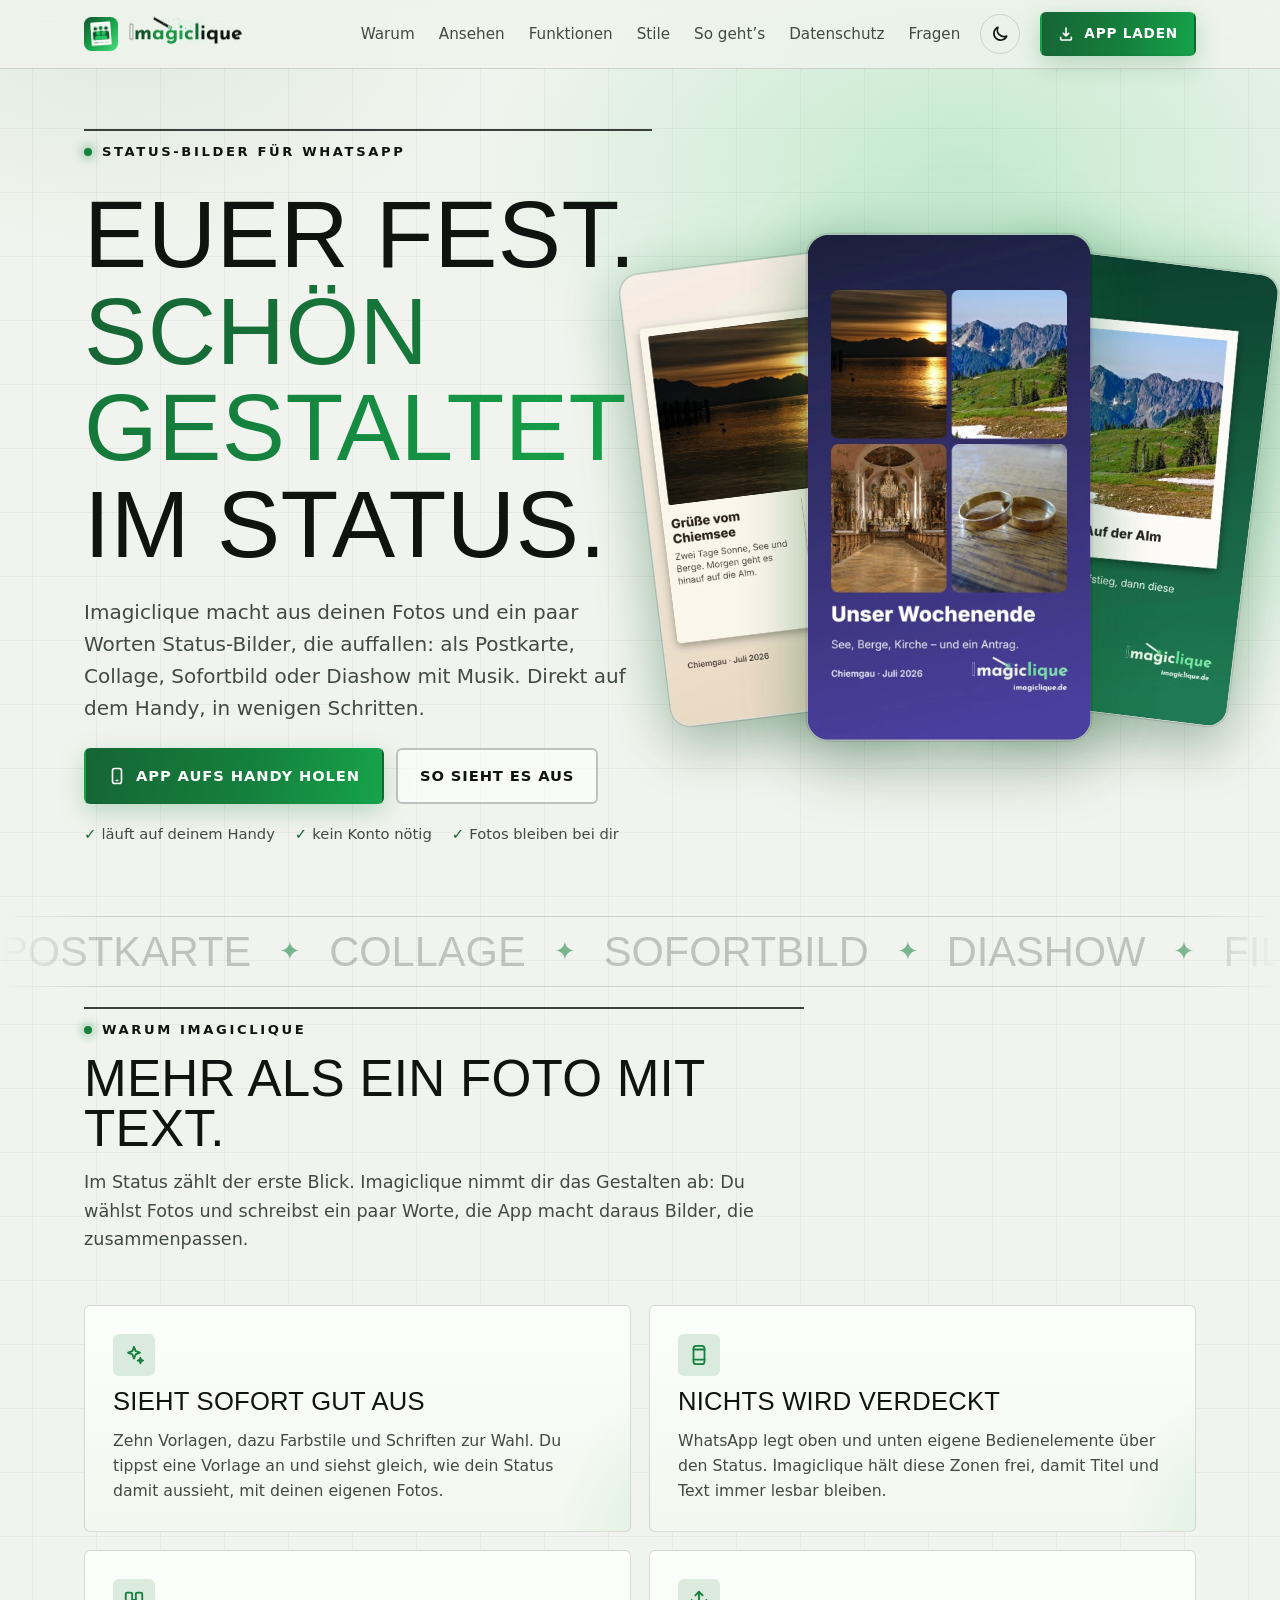
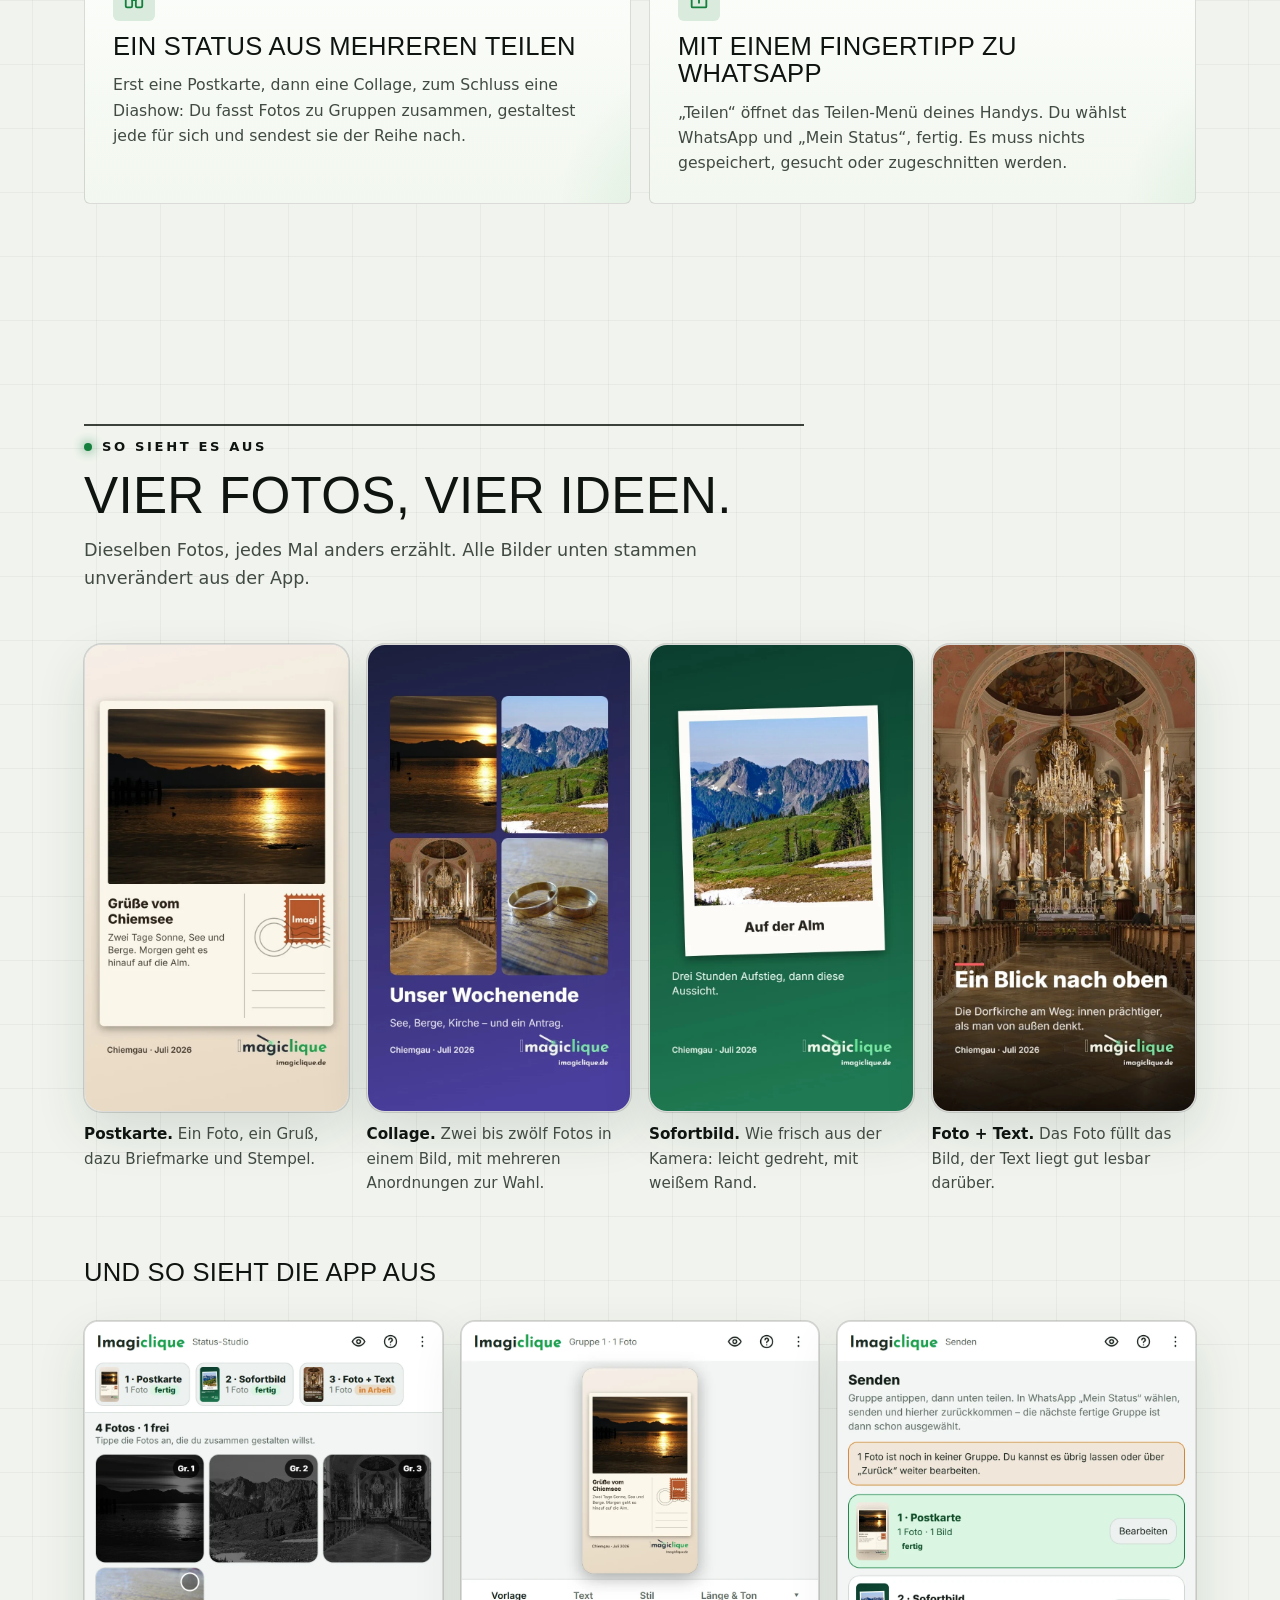
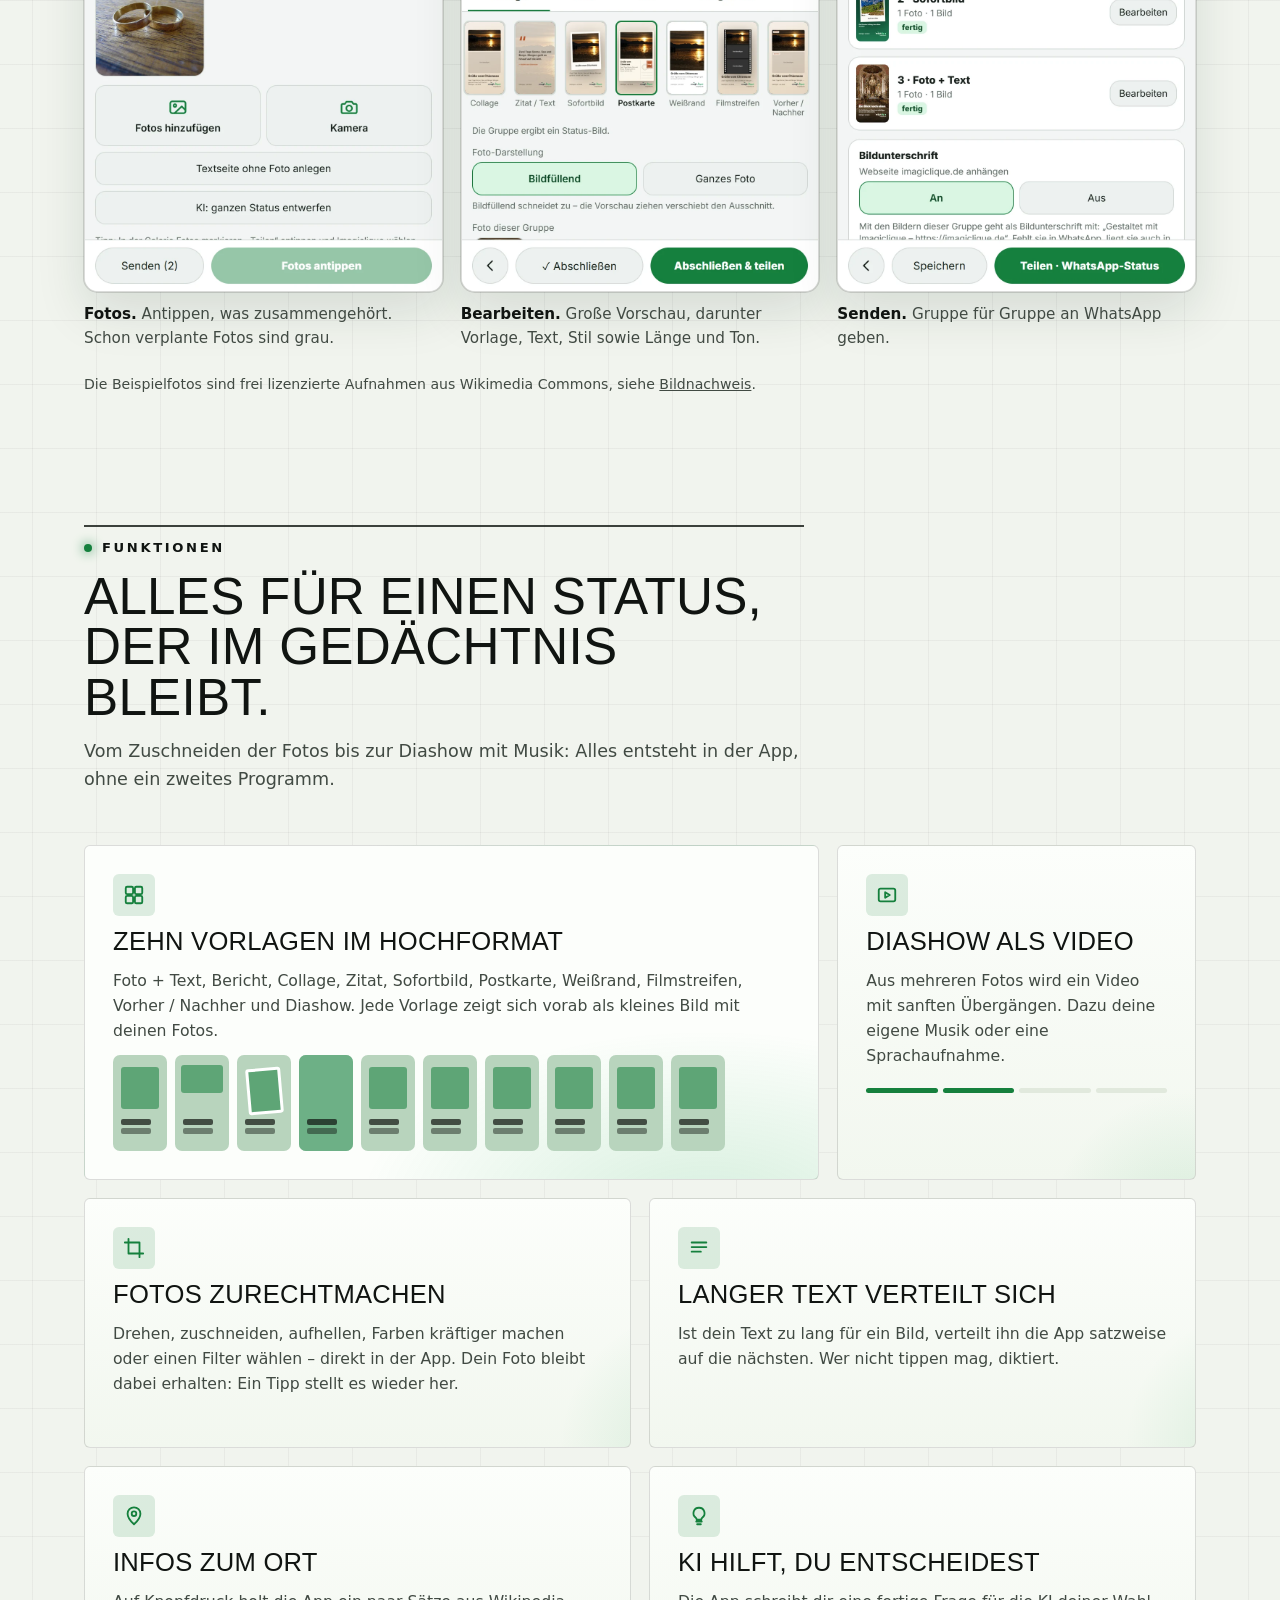
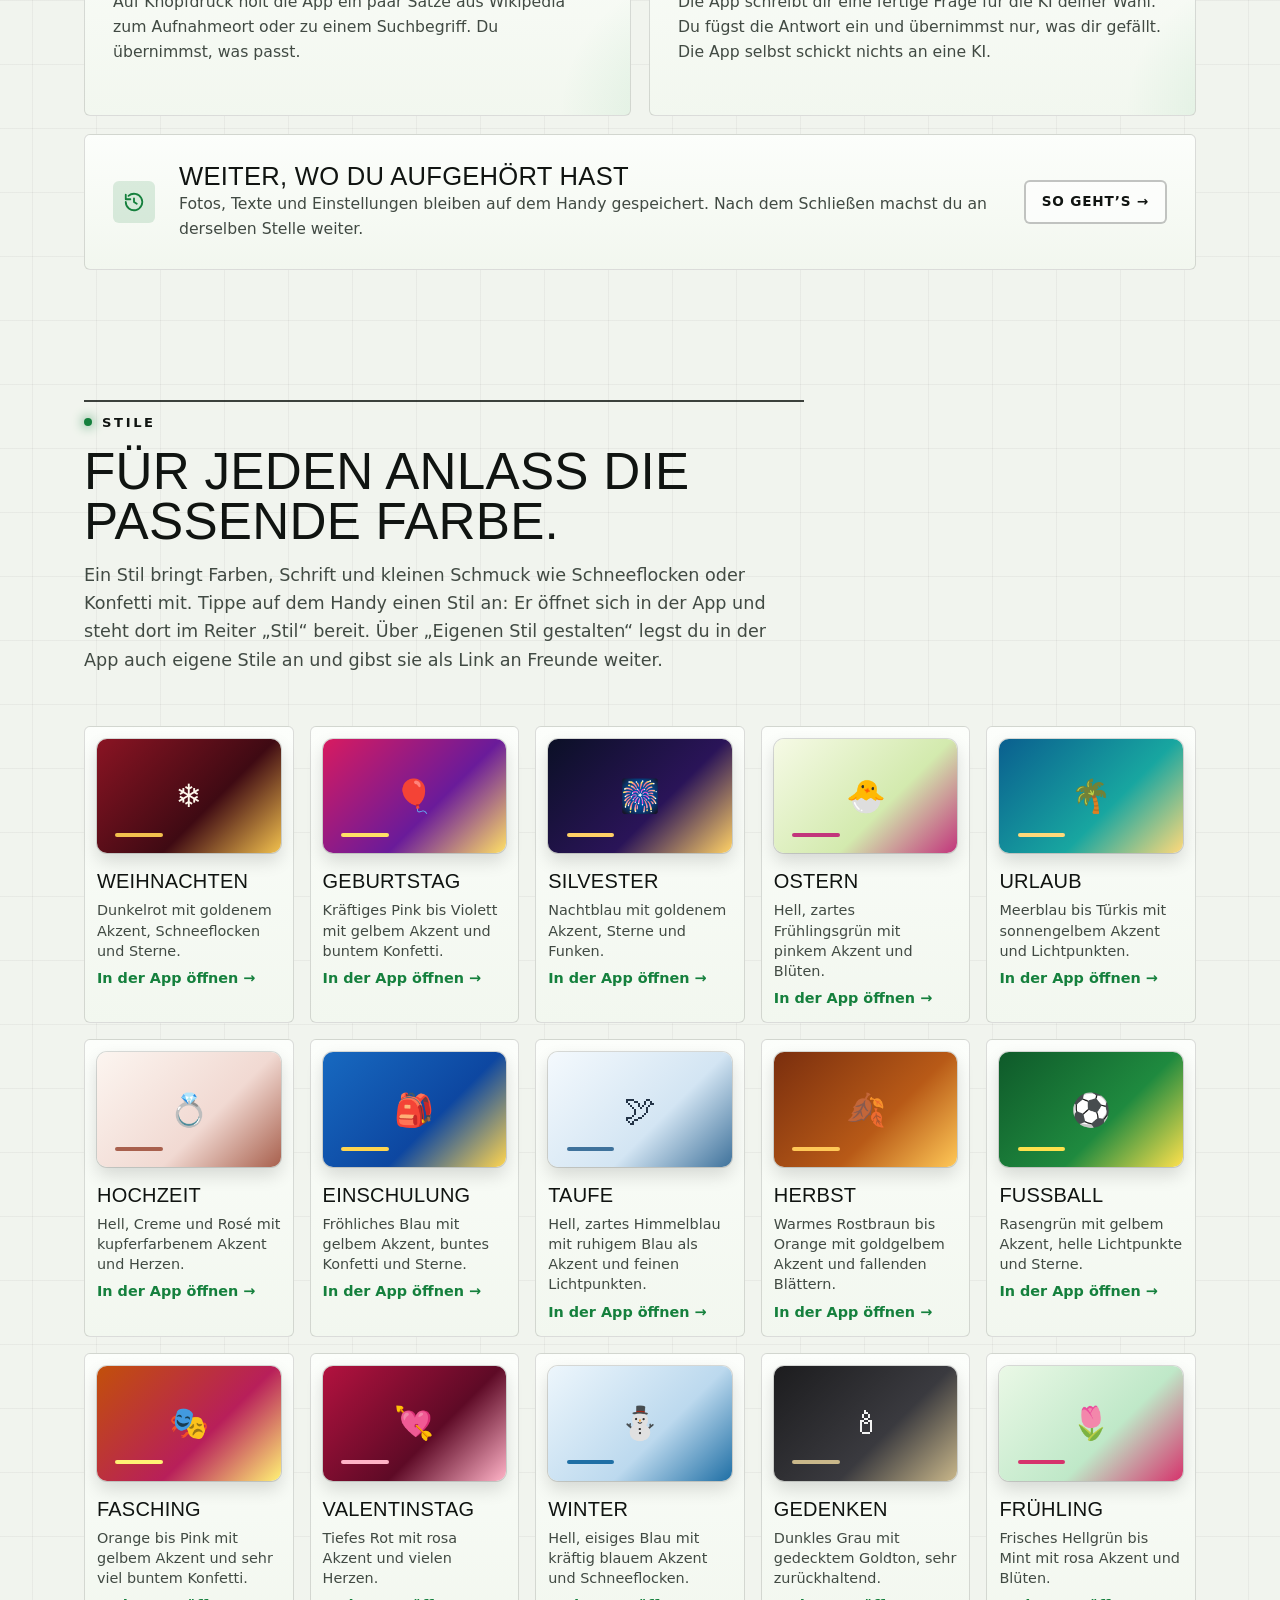
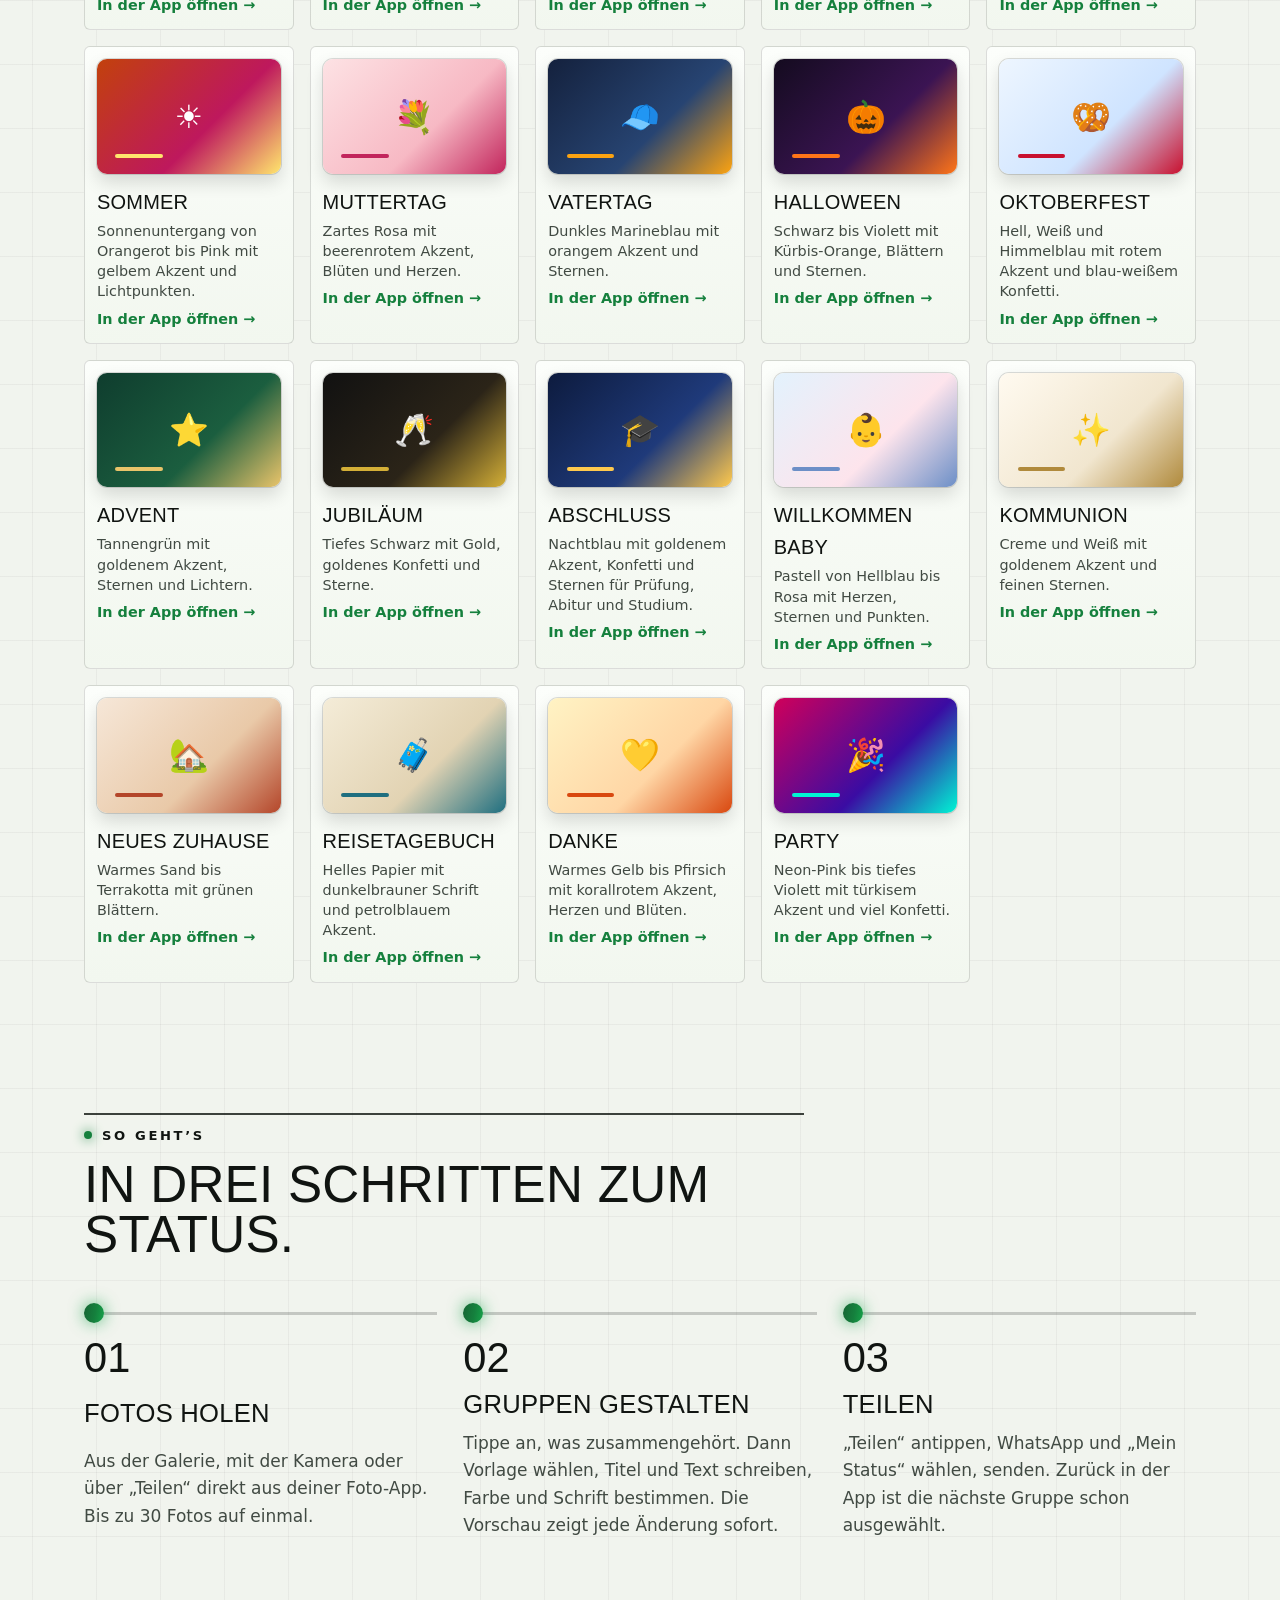
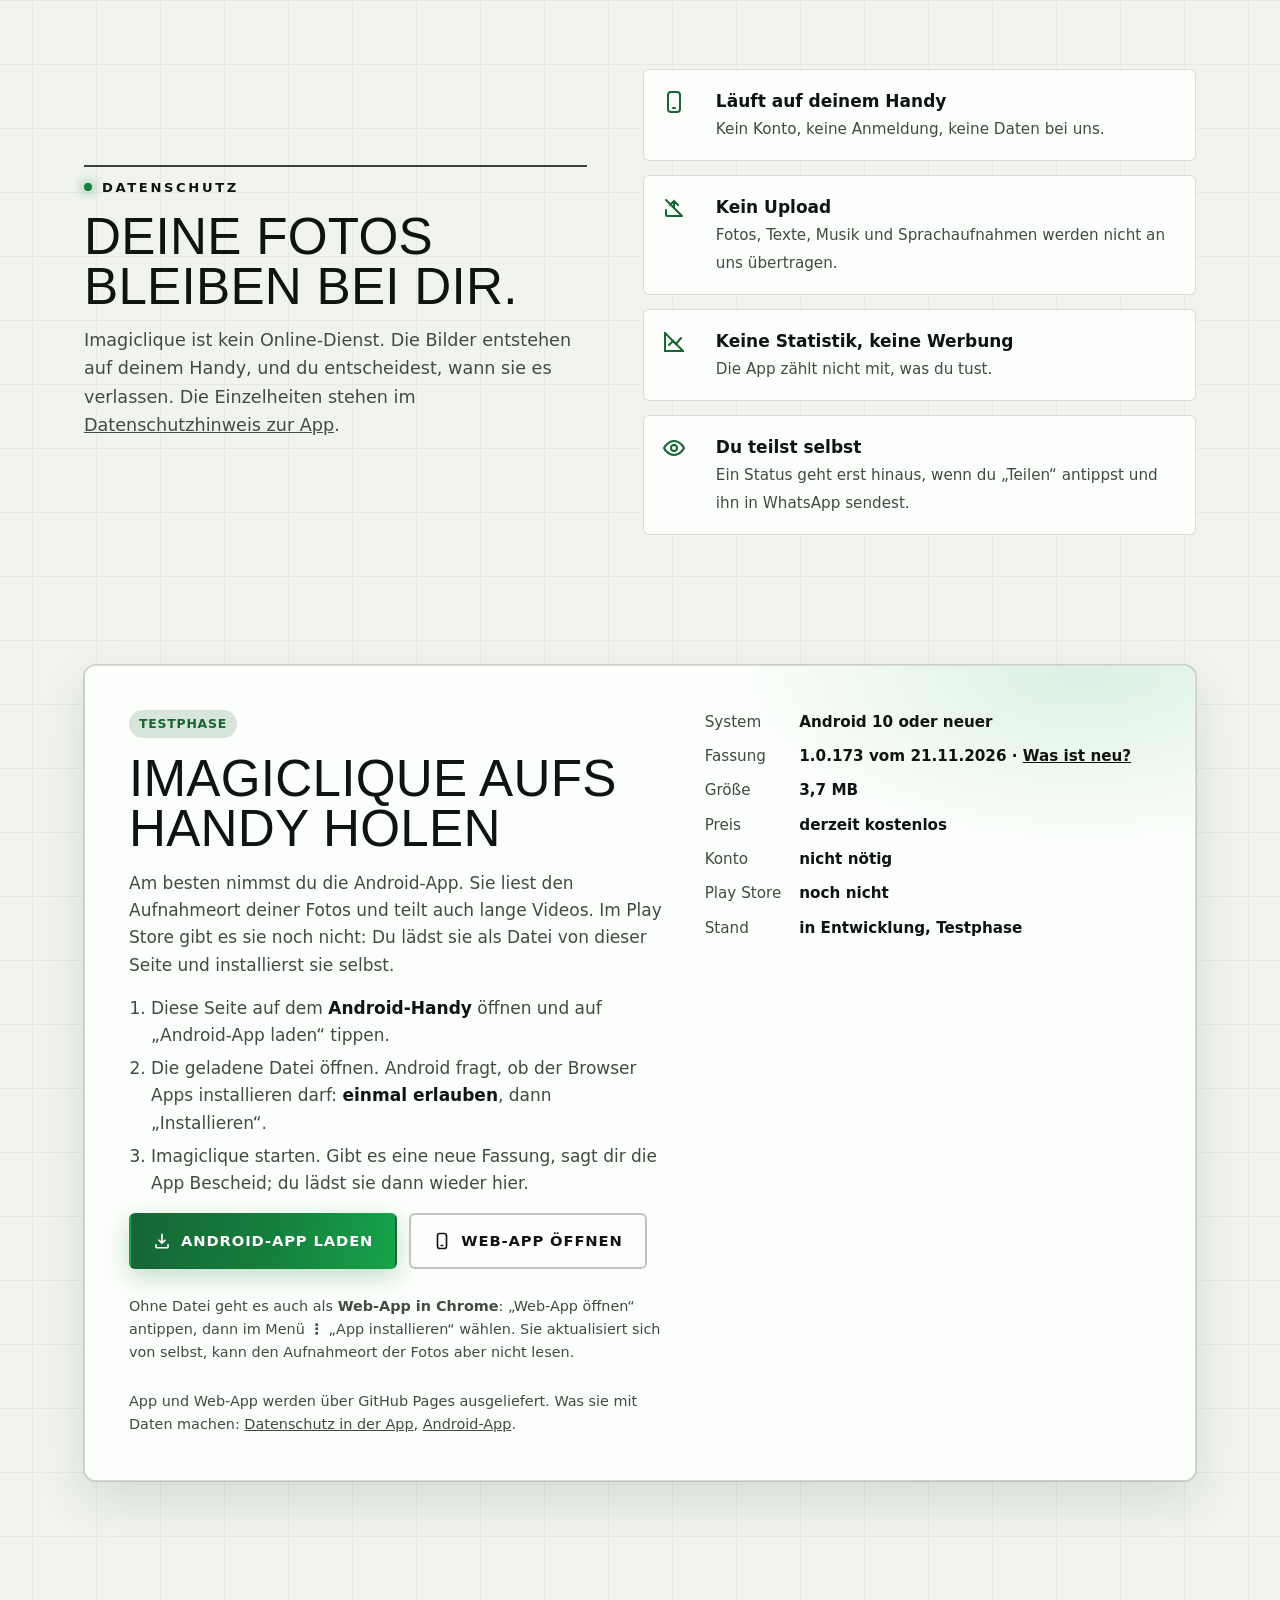
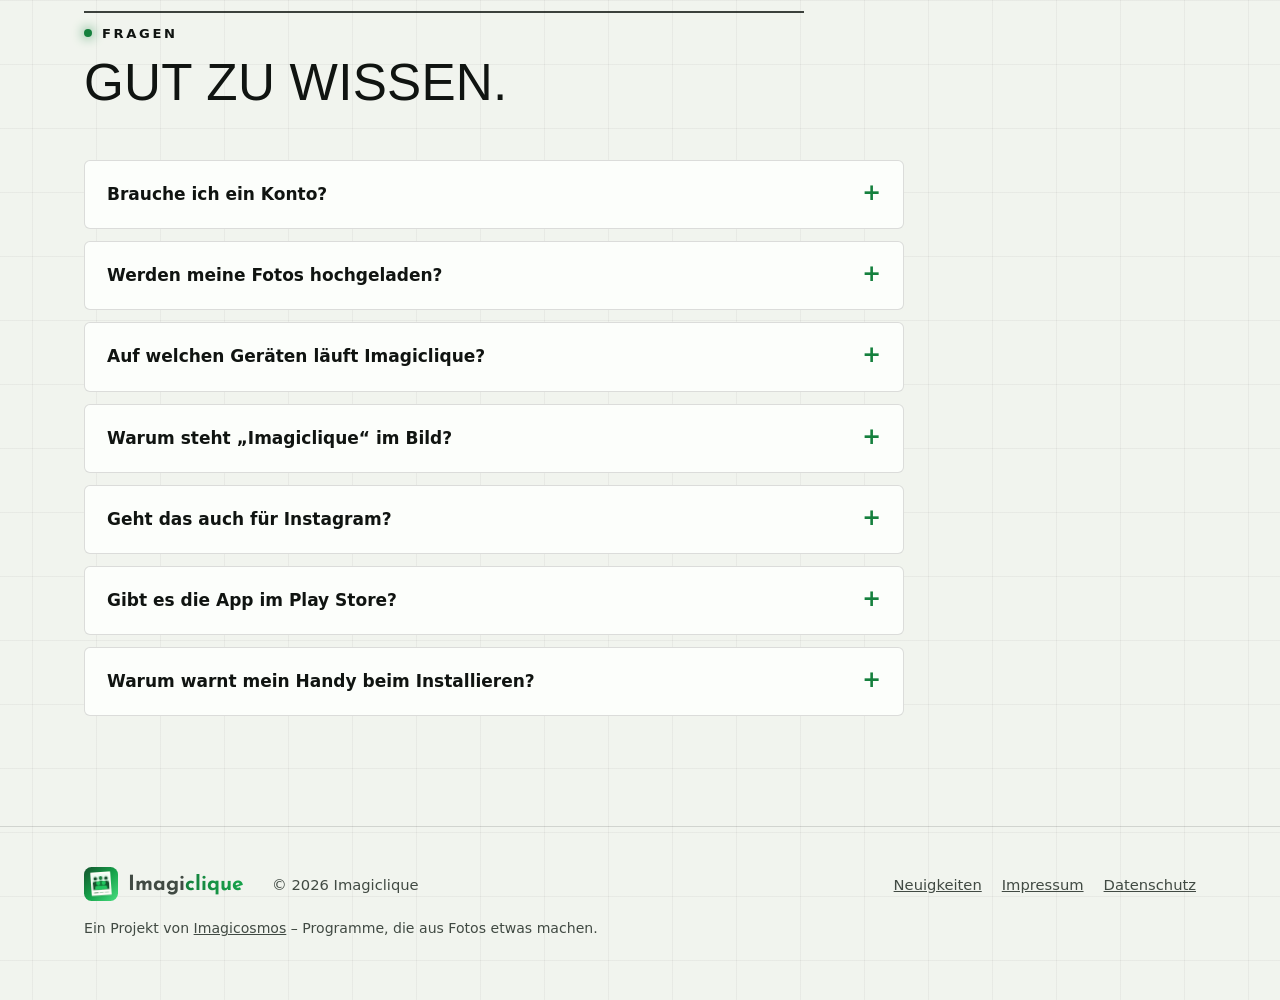
==== index.html @ c841e237 "Webseite-Stand 0ee5cbc, App 1.0.173" ====
<!DOCTYPE html>
<html lang="de" data-modus="hell">
<head>
<meta charset="utf-8">
<meta name="viewport" content="width=device-width, initial-scale=1">
<meta http-equiv="Content-Security-Policy" content="default-src 'self'; script-src 'self'; style-src 'self' 'unsafe-inline'; img-src 'self' data:; font-src 'self'; connect-src 'self'; object-src 'none'; base-uri 'self'; form-action 'self'">
<title>Imagiclique – Status-Bilder für WhatsApp aus deinen Fotos</title>
<meta name="description" content="Imagiclique macht aus deinen Fotos und ein paar Worten schöne Status-Bilder für WhatsApp: mit Vorlagen, Collagen, Diashow als Video, Musik und eigener Stimme. Läuft als App auf dem Android-Handy, ohne Konto.">
<link rel="canonical" href="https://imagiclique.de/">
<meta property="og:type" content="website">
<meta property="og:url" content="https://imagiclique.de/">
<meta property="og:title" content="Imagiclique – Status-Bilder für WhatsApp aus deinen Fotos">
<meta property="og:description" content="Deine Fotos. Schön gestaltet im Status. Vorlagen, Collagen und Diashows für den WhatsApp-Status, direkt auf dem Handy.">
<meta property="og:locale" content="de_DE">
<meta property="og:image" content="https://imagiclique.de/bilder/teilen.jpg">
<meta property="og:image:width" content="1200">
<meta property="og:image:height" content="630">
<meta property="og:image:alt" content="Imagiclique: Deine Fotos. Schön gestaltet im Status. Daneben drei Status-Bilder: Postkarte, Collage und Sofortbild.">
<meta property="og:site_name" content="Imagiclique">
<meta name="twitter:card" content="summary_large_image">
<link rel="icon" href="bilder/favicon.svg" type="image/svg+xml">
<link rel="apple-touch-icon" href="bilder/apple-touch-icon.png">
<script src="modus.js"></script>
<script type="application/ld+json">
{
  "@context": "https://schema.org",
  "@graph": [
    {
      "@type": "SoftwareApplication",
      "name": "Imagiclique",
      "url": "https://imagiclique.de/",
      "description": "App für das Android-Handy (als Android-App oder Web-App), die aus eigenen Fotos und kurzen Texten Status-Bilder im Hochformat für WhatsApp macht: mit Vorlagen, Collagen, Bildbearbeitung, Diashow als Video, Musik und Sprachaufnahme. Läuft auf dem eigenen Gerät, ohne Konto.",
      "downloadUrl": "https://imagiclique.de/imagiclique.apk",
      "applicationCategory": "MultimediaApplication",
      "operatingSystem": "Android",
      "inLanguage": "de",
      "image": "https://imagiclique.de/bilder/teilen.jpg",
      "screenshot": ["https://imagiclique.de/bilder/app-bearbeiten.webp", "https://imagiclique.de/bilder/app-senden.webp"],
      "offers": { "@type": "Offer", "price": "0", "priceCurrency": "EUR", "description": "Derzeit kostenlos (Testphase)." },
      "publisher": { "@type": "Organization", "name": "Imagiclique", "url": "https://imagiclique.de/" }
    },
    {
      "@type": "FAQPage",
      "mainEntity": [
        { "@type": "Question", "name": "Brauche ich ein Konto?", "acceptedAnswer": { "@type": "Answer", "text": "Nein. Du öffnest die App und legst los. Es gibt keine Anmeldung und kein Benutzerkonto." } },
        { "@type": "Question", "name": "Werden meine Fotos hochgeladen?", "acceptedAnswer": { "@type": "Answer", "text": "Nein. Die Bilder entstehen auf deinem Handy. Sie verlassen es erst, wenn du selbst auf „Teilen“ tippst und sie an WhatsApp gibst." } },
        { "@type": "Question", "name": "Auf welchen Geräten läuft Imagiclique?", "acceptedAnswer": { "@type": "Answer", "text": "Entwickelt und getestet ist die App auf Android-Handys mit Chrome. Auf dem iPhone ist sie bisher nicht getestet." } },
        { "@type": "Question", "name": "Warum steht „Imagiclique“ im Bild?", "acceptedAnswer": { "@type": "Answer", "text": "Der kleine Schriftzug unten rechts ist die Werbung für die App. Wenn du an sieben verschiedenen Tagen einen Status geteilt oder gespeichert hast, kannst du ihn ausblenden." } },
        { "@type": "Question", "name": "Gibt es die App im Play Store?", "acceptedAnswer": { "@type": "Answer", "text": "Noch nicht. Du lädst die Android-App als Datei von dieser Seite und installierst sie selbst. Oder du nimmst die Web-App und installierst sie aus Chrome auf den Startbildschirm." } },
        { "@type": "Question", "name": "Warum warnt mein Handy beim Installieren?", "acceptedAnswer": { "@type": "Answer", "text": "Die App kommt nicht aus dem Play Store, sondern als Datei von dieser Seite. Android fragt deshalb einmal, ob der Browser Apps installieren darf, und Play Protect kann zusätzlich nachfragen." } },
        { "@type": "Question", "name": "Geht das auch für Instagram?", "acceptedAnswer": { "@type": "Answer", "text": "Ja. In der App wählst du als Ziel WhatsApp oder Instagram. Für Instagram hält die App unten mehr Rand frei und teilt Videos nach 60 Sekunden. Das gilt genauso für Storys bei Facebook." } }
      ]
    }
  ]
}
</script>
<link rel="stylesheet" href="style.css">
</head>
<body>
<a class="skip" href="#inhalt">Zum Inhalt springen</a>

<header class="kopf">
  <div class="breite">
    <a class="logo" href="#"><span class="logo-zeichen" aria-hidden="true"></span><span class="logo-wort">Imagi<span class="logo-teil">clique</span></span></a>
    <nav aria-label="Hauptmenü">
      <a href="#warum">Warum</a>
      <a href="#ansehen">Ansehen</a>
      <a href="#funktionen">Funktionen</a>
      <a href="#stile">Stile</a>
      <a href="#ablauf">So geht’s</a>
      <a href="#datenschutz">Datenschutz</a>
      <a href="#fragen">Fragen</a>
    </nav>
    <button type="button" class="modus-knopf" id="modus-knopf" aria-label="Zu dunklem Design wechseln">
      <svg class="sonne" viewBox="0 0 24 24" fill="none" stroke="currentColor" stroke-width="2" stroke-linecap="round" aria-hidden="true"><circle cx="12" cy="12" r="4"/><path d="M12 2v2M12 20v2M4.9 4.9l1.4 1.4M17.7 17.7l1.4 1.4M2 12h2M20 12h2M4.9 19.1l1.4-1.4M17.7 6.3l1.4-1.4"/></svg>
      <svg class="mond" viewBox="0 0 24 24" fill="none" stroke="currentColor" stroke-width="2" stroke-linecap="round" stroke-linejoin="round" aria-hidden="true"><path d="M20 14.5A8 8 0 0 1 9.5 4a8 8 0 1 0 10.5 10.5z"/></svg>
    </button>
    <a class="knopf klein kopf-app" href="#app"><svg viewBox="0 0 24 24" fill="none" stroke="currentColor" stroke-width="2.4" stroke-linecap="round" stroke-linejoin="round" aria-hidden="true"><path d="M12 3v12M12 15l-4-4M12 15l4-4M4 17v3a1 1 0 0 0 1 1h14a1 1 0 0 0 1-1v-3"/></svg><span>App<span class="lang-wort"> laden</span></span></a>
  </div>
</header>

<main id="inhalt">
  <div class="leuchten" aria-hidden="true"></div>

  <!-- ===================== EINSTIEG ===================== -->
  <section class="breite held">
    <div class="held-text">
      <p class="vorzeile">Status-Bilder für WhatsApp</p>
      <h1><span class="vorlesen">Deine Fotos.</span><span class="wechsel" id="wechsel" aria-hidden="true" data-woerter="Dein Ausflug.|Euer Fest.|Dein Verein.|Euer Urlaub." data-ruhig="Deine Fotos.">Dein Ausflug.</span><br><span class="hervor">Schön gestaltet</span><br>im Status.</h1>
      <p class="unter">Imagiclique macht aus deinen Fotos und ein paar Worten Status-Bilder, die auffallen: als Postkarte, Collage, Sofortbild oder Diashow mit Musik. Direkt auf dem Handy, in wenigen Schritten.</p>
      <div>
        <div class="knoepfe">
          <a class="knopf" href="#app"><svg viewBox="0 0 24 24" fill="none" stroke="currentColor" stroke-width="2.2" stroke-linecap="round" stroke-linejoin="round" aria-hidden="true"><rect x="6" y="2" width="12" height="20" rx="3"/><path d="M11 18h2"/></svg>App aufs Handy holen</a>
          <a class="knopf zweit" href="#ansehen">So sieht es aus</a>
        </div>
        <ul class="merkmale">
          <li>läuft auf deinem Handy</li><li>kein Konto nötig</li><li>Fotos bleiben bei dir</li>
        </ul>
      </div>
    </div>

    <figure class="faecher">
      <img src="bilder/status-postkarte.webp" width="720" height="1280" alt="Status-Bild als Postkarte: Sonnenuntergang am Chiemsee mit dem Titel „Grüße vom Chiemsee“">
      <img src="bilder/status-collage.webp" width="720" height="1280" alt="Status-Bild als Collage aus vier Fotos mit dem Titel „Unser Wochenende“" fetchpriority="high">
      <img src="bilder/status-sofortbild.webp" width="720" height="1280" alt="Status-Bild als Sofortbild: Bergwiese mit dem Titel „Auf der Alm“">
    </figure>
  </section>

  <div class="jahrband" aria-hidden="true"><div class="jahrband-spur" id="laufband" data-woerter="Postkarte|Collage|Sofortbild|Diashow|Filmstreifen|Zitat|Bericht|Weißrand|Vorher / Nachher|Foto + Text"></div></div>

  <!-- ===================== WARUM ===================== -->
  <section class="abschnitt eng" id="warum">
    <div class="breite">
      <div class="abschnitt-kopf zeigen">
        <p class="vorzeile">Warum Imagiclique</p>
        <h2>Mehr als ein Foto mit Text.</h2>
        <p>Im Status zählt der erste Blick. Imagiclique nimmt dir das Gestalten ab: Du wählst Fotos und schreibst ein paar Worte, die App macht daraus Bilder, die zusammenpassen.</p>
      </div>
      <div class="gruende">
        <article class="kachel zeigen">
          <div class="symbol"><svg viewBox="0 0 24 24" fill="none" stroke="currentColor" stroke-width="2" stroke-linecap="round" stroke-linejoin="round" aria-hidden="true"><path d="M12 3l1.8 4.7L18.5 9.5l-4.7 1.8L12 16l-1.8-4.7L5.5 9.5l4.7-1.8z"/><path d="M19 15l.8 2.2L22 18l-2.2.8L19 21l-.8-2.2L16 18l2.2-.8z"/></svg></div>
          <h3>Sieht sofort gut aus</h3>
          <p>Zehn Vorlagen, dazu Farbstile und Schriften zur Wahl. Du tippst eine Vorlage an und siehst gleich, wie dein Status damit aussieht, mit deinen eigenen Fotos.</p>
        </article>
        <article class="kachel zeigen">
          <div class="symbol"><svg viewBox="0 0 24 24" fill="none" stroke="currentColor" stroke-width="2" stroke-linecap="round" stroke-linejoin="round" aria-hidden="true"><rect x="6" y="2" width="12" height="20" rx="3"/><path d="M6 6h12M6 17h12"/></svg></div>
          <h3>Nichts wird verdeckt</h3>
          <p>WhatsApp legt oben und unten eigene Bedienelemente über den Status. Imagiclique hält diese Zonen frei, damit Titel und Text immer lesbar bleiben.</p>
        </article>
        <article class="kachel zeigen">
          <div class="symbol"><svg viewBox="0 0 24 24" fill="none" stroke="currentColor" stroke-width="2" stroke-linecap="round" stroke-linejoin="round" aria-hidden="true"><rect x="3" y="4" width="7" height="16" rx="1.5"/><rect x="14" y="4" width="7" height="16" rx="1.5"/><path d="M10 12h4"/></svg></div>
          <h3>Ein Status aus mehreren Teilen</h3>
          <p>Erst eine Postkarte, dann eine Collage, zum Schluss eine Diashow: Du fasst Fotos zu Gruppen zusammen, gestaltest jede für sich und sendest sie der Reihe nach.</p>
        </article>
        <article class="kachel zeigen">
          <div class="symbol"><svg viewBox="0 0 24 24" fill="none" stroke="currentColor" stroke-width="2" stroke-linecap="round" stroke-linejoin="round" aria-hidden="true"><path d="M4 12v7a1 1 0 0 0 1 1h14a1 1 0 0 0 1-1v-7M12 3v12M12 3L8 7M12 3l4 4"/></svg></div>
          <h3>Mit einem Fingertipp zu WhatsApp</h3>
          <p>„Teilen“ öffnet das Teilen-Menü deines Handys. Du wählst WhatsApp und „Mein Status“, fertig. Es muss nichts gespeichert, gesucht oder zugeschnitten werden.</p>
        </article>
      </div>
    </div>
  </section>

  <!-- ===================== SO SIEHT ES AUS ===================== -->
  <section class="abschnitt" id="ansehen">
    <div class="breite">
      <div class="abschnitt-kopf zeigen">
        <p class="vorzeile">So sieht es aus</p>
        <h2>Vier Fotos, vier Ideen.</h2>
        <p>Dieselben Fotos, jedes Mal anders erzählt. Alle Bilder unten stammen unverändert aus der App.</p>
      </div>
      <div class="galerie hoch">
        <figure class="zeigen">
          <a class="bild-link" href="bilder/status-postkarte.webp"><img src="bilder/status-postkarte.webp" width="720" height="1280" loading="lazy" alt="Vorlage Postkarte: Foto vom Chiemsee, darunter Titel, Text und eine Briefmarke"></a>
          <figcaption><b>Postkarte.</b> Ein Foto, ein Gruß, dazu Briefmarke und Stempel.</figcaption>
        </figure>
        <figure class="zeigen">
          <a class="bild-link" href="bilder/status-collage.webp"><img src="bilder/status-collage.webp" width="720" height="1280" loading="lazy" alt="Vorlage Collage: vier Fotos im Raster mit Titel und Text darunter"></a>
          <figcaption><b>Collage.</b> Zwei bis zwölf Fotos in einem Bild, mit mehreren Anordnungen zur Wahl.</figcaption>
        </figure>
        <figure class="zeigen">
          <a class="bild-link" href="bilder/status-sofortbild.webp"><img src="bilder/status-sofortbild.webp" width="720" height="1280" loading="lazy" alt="Vorlage Sofortbild: leicht gedrehtes Foto mit weißem Rand auf grünem Grund"></a>
          <figcaption><b>Sofortbild.</b> Wie frisch aus der Kamera: leicht gedreht, mit weißem Rand.</figcaption>
        </figure>
        <figure class="zeigen">
          <a class="bild-link" href="bilder/status-foto.webp"><img src="bilder/status-foto.webp" width="720" height="1280" loading="lazy" alt="Vorlage Foto + Text: bildfüllendes Foto einer Kirche mit Titel und Text am unteren Rand"></a>
          <figcaption><b>Foto + Text.</b> Das Foto füllt das Bild, der Text liegt gut lesbar darüber.</figcaption>
        </figure>
      </div>

      <h3 class="zwischen zeigen">Und so sieht die App aus</h3>
      <div class="galerie app">
        <figure class="zeigen">
          <a class="bild-link" href="bilder/app-fotos.webp"><img src="bilder/app-fotos.webp" width="984" height="1570" loading="lazy" alt="Ansicht Fotos: oben die Gruppen, darunter alle Fotos; verplante Fotos sind grau"></a>
          <figcaption><b>Fotos.</b> Antippen, was zusammengehört. Schon verplante Fotos sind grau.</figcaption>
        </figure>
        <figure class="zeigen">
          <a class="bild-link" href="bilder/app-bearbeiten.webp"><img src="bilder/app-bearbeiten.webp" width="984" height="1570" loading="lazy" alt="Ansicht Bearbeiten: große Vorschau, darunter die Vorlagen als kleine Vorschaubilder"></a>
          <figcaption><b>Bearbeiten.</b> Große Vorschau, darunter Vorlage, Text, Stil sowie Länge und Ton.</figcaption>
        </figure>
        <figure class="zeigen">
          <a class="bild-link" href="bilder/app-senden.webp"><img src="bilder/app-senden.webp" width="984" height="1570" loading="lazy" alt="Ansicht Senden: Liste der fertigen Gruppen und der Knopf „Teilen · WhatsApp-Status“"></a>
          <figcaption><b>Senden.</b> Gruppe für Gruppe an WhatsApp geben.</figcaption>
        </figure>
      </div>
      <p class="galerie-hinweis">Die Beispielfotos sind frei lizenzierte Aufnahmen aus Wikimedia Commons, siehe <a href="impressum.html#bildnachweis">Bildnachweis</a>.</p>
    </div>
  </section>

  <!-- ===================== FUNKTIONEN ===================== -->
  <section class="abschnitt eng" id="funktionen">
    <div class="breite">
      <div class="abschnitt-kopf zeigen">
        <p class="vorzeile">Funktionen</p>
        <h2>Alles für einen Status, der im Gedächtnis bleibt.</h2>
        <p>Vom Zuschneiden der Fotos bis zur Diashow mit Musik: Alles entsteht in der App, ohne ein zweites Programm.</p>
      </div>
      <div class="bento">
        <article class="kachel k1 zeigen">
          <div class="symbol"><svg viewBox="0 0 24 24" fill="none" stroke="currentColor" stroke-width="2" stroke-linecap="round" stroke-linejoin="round" aria-hidden="true"><rect x="3" y="3" width="8" height="8" rx="1.5"/><rect x="13" y="3" width="8" height="8" rx="1.5"/><rect x="3" y="13" width="8" height="8" rx="1.5"/><rect x="13" y="13" width="8" height="8" rx="1.5"/></svg></div>
          <h3>Zehn Vorlagen im Hochformat</h3>
          <p>Foto + Text, Bericht, Collage, Zitat, Sofortbild, Postkarte, Weißrand, Filmstreifen, Vorher / Nachher und Diashow. Jede Vorlage zeigt sich vorab als kleines Bild mit deinen Fotos.</p>
          <div class="mini-vorlagen" aria-hidden="true"><i></i><i></i><i></i><i class="an"></i><i></i><i></i><i></i><i></i><i></i><i></i></div>
        </article>
        <article class="kachel k2 zeigen">
          <div class="symbol"><svg viewBox="0 0 24 24" fill="none" stroke="currentColor" stroke-width="2" stroke-linecap="round" stroke-linejoin="round" aria-hidden="true"><rect x="3" y="5" width="18" height="14" rx="2"/><path d="M10 9l5 3-5 3z"/></svg></div>
          <h3>Diashow als Video</h3>
          <p>Aus mehreren Fotos wird ein Video mit sanften Übergängen. Dazu deine eigene Musik oder eine Sprachaufnahme.</p>
          <div class="status-balken" aria-hidden="true"><i class="an"></i><i class="an"></i><i></i><i></i></div>
        </article>
        <article class="kachel k7 zeigen">
          <div class="symbol"><svg viewBox="0 0 24 24" fill="none" stroke="currentColor" stroke-width="2" stroke-linecap="round" stroke-linejoin="round" aria-hidden="true"><path d="M6 2v16h16M2 6h16v16"/></svg></div>
          <h3>Fotos zurechtmachen</h3>
          <p>Drehen, zuschneiden, aufhellen, Farben kräftiger machen oder einen Filter wählen – direkt in der App. Dein Foto bleibt dabei erhalten: Ein Tipp stellt es wieder her.</p>
        </article>
        <article class="kachel k3 zeigen">
          <div class="symbol"><svg viewBox="0 0 24 24" fill="none" stroke="currentColor" stroke-width="2" stroke-linecap="round" aria-hidden="true"><path d="M4 6h16M4 11h16M4 16h10"/></svg></div>
          <h3>Langer Text verteilt sich</h3>
          <p>Ist dein Text zu lang für ein Bild, verteilt ihn die App satzweise auf die nächsten. Wer nicht tippen mag, diktiert.</p>
        </article>
        <article class="kachel k4 zeigen">
          <div class="symbol"><svg viewBox="0 0 24 24" fill="none" stroke="currentColor" stroke-width="2" stroke-linecap="round" stroke-linejoin="round" aria-hidden="true"><path d="M12 21s7-6.2 7-11.5A7 7 0 0 0 5 9.500C5 14.800 12 21 12 21z"/><circle cx="12" cy="9.500" r="2.500"/></svg></div>
          <h3>Infos zum Ort</h3>
          <p>Auf Knopfdruck holt die App ein paar Sätze aus Wikipedia zum Aufnahmeort oder zu einem Suchbegriff. Du übernimmst, was passt.</p>
        </article>
        <article class="kachel k5 zeigen">
          <div class="symbol"><svg viewBox="0 0 24 24" fill="none" stroke="currentColor" stroke-width="2" stroke-linecap="round" stroke-linejoin="round" aria-hidden="true"><path d="M9 18h6M10 21h4M12 3a6 6 0 0 0-3.5 10.900c.6.5 1 1.200 1 2V16h5v-.1c0-.8.4-1.500 1-2A6 6 0 0 0 12 3z"/></svg></div>
          <h3>KI hilft, du entscheidest</h3>
          <p>Die App schreibt dir eine fertige Frage für die KI deiner Wahl. Du fügst die Antwort ein und übernimmst nur, was dir gefällt. Die App selbst schickt nichts an eine KI.</p>
        </article>
        <article class="kachel k6 zeigen">
          <div class="symbol"><svg viewBox="0 0 24 24" fill="none" stroke="currentColor" stroke-width="2" stroke-linecap="round" stroke-linejoin="round" aria-hidden="true"><path d="M3 12a9 9 0 1 0 3-6.700M3 4v5h5"/><path d="M12 8v4l3 2"/></svg></div>
          <div><h3>Weiter, wo du aufgehört hast</h3><p>Fotos, Texte und Einstellungen bleiben auf dem Handy gespeichert. Nach dem Schließen machst du an derselben Stelle weiter.</p></div>
          <a class="knopf zweit klein" href="#ablauf">So geht’s →</a>
        </article>
      </div>
    </div>
  </section>

  <!-- ===================== STILE ===================== -->
  <!-- Statisch aus app/bausteine/stile/katalog.json erzeugt (kein Abruf von der App-Adresse). Bei neuen Stilen im Katalog neu erzeugen, siehe README.md. -->
  <section class="abschnitt eng" id="stile">
    <div class="breite">
      <div class="abschnitt-kopf zeigen">
        <p class="vorzeile">Stile</p>
        <h2>Für jeden Anlass die passende Farbe.</h2>
        <p>Ein Stil bringt Farben, Schrift und kleinen Schmuck wie Schneeflocken oder Konfetti mit. Tippe auf dem Handy einen Stil an: Er öffnet sich in der App und steht dort im Reiter „Stil“ bereit. Über „Eigenen Stil gestalten“ legst du in der App auch eigene Stile an und gibst sie als Link an Freunde weiter.</p>
      </div>
      <div class="stile">
        <a class="stil zeigen" href="https://imagicosmos.github.io/imagiclique-app/?stil=weihnachten" rel="noopener">
          <span class="stil-bild" style="background:linear-gradient(135deg,#8a1423,#3f0a13 60%,#f2c14e);color:#fff8ec" aria-hidden="true"><span class="stil-zeichen">❄</span><span class="stil-strich" style="background:#f2c14e"></span></span>
          <span class="stil-text"><b>Weihnachten</b><span>Dunkelrot mit goldenem Akzent, Schneeflocken und Sterne.</span><span class="stil-link">In der App öffnen →</span></span>
        </a>
        <a class="stil zeigen" href="https://imagicosmos.github.io/imagiclique-app/?stil=geburtstag" rel="noopener">
          <span class="stil-bild" style="background:linear-gradient(135deg,#d81b60,#6a1b9a 60%,#ffe066);color:#ffffff" aria-hidden="true"><span class="stil-zeichen">🎈</span><span class="stil-strich" style="background:#ffe066"></span></span>
          <span class="stil-text"><b>Geburtstag</b><span>Kräftiges Pink bis Violett mit gelbem Akzent und buntem Konfetti.</span><span class="stil-link">In der App öffnen →</span></span>
        </a>
        <a class="stil zeigen" href="https://imagicosmos.github.io/imagiclique-app/?stil=silvester" rel="noopener">
          <span class="stil-bild" style="background:linear-gradient(135deg,#0b1026,#2a1458 60%,#ffd166);color:#ffffff" aria-hidden="true"><span class="stil-zeichen">🎆</span><span class="stil-strich" style="background:#ffd166"></span></span>
          <span class="stil-text"><b>Silvester</b><span>Nachtblau mit goldenem Akzent, Sterne und Funken.</span><span class="stil-link">In der App öffnen →</span></span>
        </a>
        <a class="stil zeigen" href="https://imagicosmos.github.io/imagiclique-app/?stil=ostern" rel="noopener">
          <span class="stil-bild" style="background:linear-gradient(135deg,#f6fae6,#d3eaae 60%,#c2357c);color:#27401a" aria-hidden="true"><span class="stil-zeichen">🐣</span><span class="stil-strich" style="background:#c2357c"></span></span>
          <span class="stil-text"><b>Ostern</b><span>Hell, zartes Frühlingsgrün mit pinkem Akzent und Blüten.</span><span class="stil-link">In der App öffnen →</span></span>
        </a>
        <a class="stil zeigen" href="https://imagicosmos.github.io/imagiclique-app/?stil=urlaub" rel="noopener">
          <span class="stil-bild" style="background:linear-gradient(135deg,#0a5f8f,#18a6a0 60%,#ffd97a);color:#ffffff" aria-hidden="true"><span class="stil-zeichen">🌴</span><span class="stil-strich" style="background:#ffd97a"></span></span>
          <span class="stil-text"><b>Urlaub</b><span>Meerblau bis Türkis mit sonnengelbem Akzent und Lichtpunkten.</span><span class="stil-link">In der App öffnen →</span></span>
        </a>
        <a class="stil zeigen" href="https://imagicosmos.github.io/imagiclique-app/?stil=hochzeit" rel="noopener">
          <span class="stil-bild" style="background:linear-gradient(135deg,#fcf5f0,#f1d9d2 60%,#a8604d);color:#3b2a2a" aria-hidden="true"><span class="stil-zeichen">💍</span><span class="stil-strich" style="background:#a8604d"></span></span>
          <span class="stil-text"><b>Hochzeit</b><span>Hell, Creme und Rosé mit kupferfarbenem Akzent und Herzen.</span><span class="stil-link">In der App öffnen →</span></span>
        </a>
        <a class="stil zeigen" href="https://imagicosmos.github.io/imagiclique-app/?stil=einschulung" rel="noopener">
          <span class="stil-bild" style="background:linear-gradient(135deg,#1769c0,#0d47a1 60%,#ffd54f);color:#ffffff" aria-hidden="true"><span class="stil-zeichen">🎒</span><span class="stil-strich" style="background:#ffd54f"></span></span>
          <span class="stil-text"><b>Einschulung</b><span>Fröhliches Blau mit gelbem Akzent, buntes Konfetti und Sterne.</span><span class="stil-link">In der App öffnen →</span></span>
        </a>
        <a class="stil zeigen" href="https://imagicosmos.github.io/imagiclique-app/?stil=taufe" rel="noopener">
          <span class="stil-bild" style="background:linear-gradient(135deg,#f4f9fd,#d3e5f3 60%,#3f729b);color:#243447" aria-hidden="true"><span class="stil-zeichen">🕊</span><span class="stil-strich" style="background:#3f729b"></span></span>
          <span class="stil-text"><b>Taufe</b><span>Hell, zartes Himmelblau mit ruhigem Blau als Akzent und feinen Lichtpunkten.</span><span class="stil-link">In der App öffnen →</span></span>
        </a>
        <a class="stil zeigen" href="https://imagicosmos.github.io/imagiclique-app/?stil=herbst" rel="noopener">
          <span class="stil-bild" style="background:linear-gradient(135deg,#7a2e0e,#b85a17 60%,#ffc857);color:#fff6e6" aria-hidden="true"><span class="stil-zeichen">🍂</span><span class="stil-strich" style="background:#ffc857"></span></span>
          <span class="stil-text"><b>Herbst</b><span>Warmes Rostbraun bis Orange mit goldgelbem Akzent und fallenden Blättern.</span><span class="stil-link">In der App öffnen →</span></span>
        </a>
        <a class="stil zeigen" href="https://imagicosmos.github.io/imagiclique-app/?stil=fussball" rel="noopener">
          <span class="stil-bild" style="background:linear-gradient(135deg,#0f5a2a,#1f8a3f 60%,#ffe14d);color:#ffffff" aria-hidden="true"><span class="stil-zeichen">⚽</span><span class="stil-strich" style="background:#ffe14d"></span></span>
          <span class="stil-text"><b>Fußball</b><span>Rasengrün mit gelbem Akzent, helle Lichtpunkte und Sterne.</span><span class="stil-link">In der App öffnen →</span></span>
        </a>
        <a class="stil zeigen" href="https://imagicosmos.github.io/imagiclique-app/?stil=fasching" rel="noopener">
          <span class="stil-bild" style="background:linear-gradient(135deg,#c2500a,#b81f5a 60%,#fff275);color:#ffffff" aria-hidden="true"><span class="stil-zeichen">🎭</span><span class="stil-strich" style="background:#fff275"></span></span>
          <span class="stil-text"><b>Fasching</b><span>Orange bis Pink mit gelbem Akzent und sehr viel buntem Konfetti.</span><span class="stil-link">In der App öffnen →</span></span>
        </a>
        <a class="stil zeigen" href="https://imagicosmos.github.io/imagiclique-app/?stil=valentinstag" rel="noopener">
          <span class="stil-bild" style="background:linear-gradient(135deg,#b3123f,#5e0a26 60%,#ffb3c7);color:#fff5f7" aria-hidden="true"><span class="stil-zeichen">💘</span><span class="stil-strich" style="background:#ffb3c7"></span></span>
          <span class="stil-text"><b>Valentinstag</b><span>Tiefes Rot mit rosa Akzent und vielen Herzen.</span><span class="stil-link">In der App öffnen →</span></span>
        </a>
        <a class="stil zeigen" href="https://imagicosmos.github.io/imagiclique-app/?stil=winter" rel="noopener">
          <span class="stil-bild" style="background:linear-gradient(135deg,#edf6fc,#bcd9ee 60%,#1f6fa5);color:#12324a" aria-hidden="true"><span class="stil-zeichen">⛄</span><span class="stil-strich" style="background:#1f6fa5"></span></span>
          <span class="stil-text"><b>Winter</b><span>Hell, eisiges Blau mit kräftig blauem Akzent und Schneeflocken.</span><span class="stil-link">In der App öffnen →</span></span>
        </a>
        <a class="stil zeigen" href="https://imagicosmos.github.io/imagiclique-app/?stil=gedenken" rel="noopener">
          <span class="stil-bild" style="background:linear-gradient(135deg,#1c1c1e,#3a3a3f 60%,#c9b78a);color:#f2f2f2" aria-hidden="true"><span class="stil-zeichen">🕯</span><span class="stil-strich" style="background:#c9b78a"></span></span>
          <span class="stil-text"><b>Gedenken</b><span>Dunkles Grau mit gedecktem Goldton, sehr zurückhaltend.</span><span class="stil-link">In der App öffnen →</span></span>
        </a>
        <a class="stil zeigen" href="https://imagicosmos.github.io/imagiclique-app/?stil=fruehling" rel="noopener">
          <span class="stil-bild" style="background:linear-gradient(135deg,#eaf8e6,#bfe8c8 60%,#d6336c);color:#1d3b2a" aria-hidden="true"><span class="stil-zeichen">🌷</span><span class="stil-strich" style="background:#d6336c"></span></span>
          <span class="stil-text"><b>Frühling</b><span>Frisches Hellgrün bis Mint mit rosa Akzent und Blüten.</span><span class="stil-link">In der App öffnen →</span></span>
        </a>
        <a class="stil zeigen" href="https://imagicosmos.github.io/imagiclique-app/?stil=sommer" rel="noopener">
          <span class="stil-bild" style="background:linear-gradient(135deg,#c2410c,#be185d 60%,#ffe66d);color:#ffffff" aria-hidden="true"><span class="stil-zeichen">☀</span><span class="stil-strich" style="background:#ffe66d"></span></span>
          <span class="stil-text"><b>Sommer</b><span>Sonnenuntergang von Orangerot bis Pink mit gelbem Akzent und Lichtpunkten.</span><span class="stil-link">In der App öffnen →</span></span>
        </a>
        <a class="stil zeigen" href="https://imagicosmos.github.io/imagiclique-app/?stil=muttertag" rel="noopener">
          <span class="stil-bild" style="background:linear-gradient(135deg,#fde2e4,#f7b9c4 60%,#c2255c);color:#5a1631" aria-hidden="true"><span class="stil-zeichen">💐</span><span class="stil-strich" style="background:#c2255c"></span></span>
          <span class="stil-text"><b>Muttertag</b><span>Zartes Rosa mit beerenrotem Akzent, Blüten und Herzen.</span><span class="stil-link">In der App öffnen →</span></span>
        </a>
        <a class="stil zeigen" href="https://imagicosmos.github.io/imagiclique-app/?stil=vatertag" rel="noopener">
          <span class="stil-bild" style="background:linear-gradient(135deg,#14213d,#274472 60%,#fca311);color:#ffffff" aria-hidden="true"><span class="stil-zeichen">🧢</span><span class="stil-strich" style="background:#fca311"></span></span>
          <span class="stil-text"><b>Vatertag</b><span>Dunkles Marineblau mit orangem Akzent und Sternen.</span><span class="stil-link">In der App öffnen →</span></span>
        </a>
        <a class="stil zeigen" href="https://imagicosmos.github.io/imagiclique-app/?stil=halloween" rel="noopener">
          <span class="stil-bild" style="background:linear-gradient(135deg,#140b1f,#3b1453 60%,#ff7518);color:#fff4e6" aria-hidden="true"><span class="stil-zeichen">🎃</span><span class="stil-strich" style="background:#ff7518"></span></span>
          <span class="stil-text"><b>Halloween</b><span>Schwarz bis Violett mit Kürbis-Orange, Blättern und Sternen.</span><span class="stil-link">In der App öffnen →</span></span>
        </a>
        <a class="stil zeigen" href="https://imagicosmos.github.io/imagiclique-app/?stil=oktoberfest" rel="noopener">
          <span class="stil-bild" style="background:linear-gradient(135deg,#eef6ff,#cfe4ff 60%,#c8102e);color:#0b3d91" aria-hidden="true"><span class="stil-zeichen">🥨</span><span class="stil-strich" style="background:#c8102e"></span></span>
          <span class="stil-text"><b>Oktoberfest</b><span>Hell, Weiß und Himmelblau mit rotem Akzent und blau-weißem Konfetti.</span><span class="stil-link">In der App öffnen →</span></span>
        </a>
        <a class="stil zeigen" href="https://imagicosmos.github.io/imagiclique-app/?stil=advent" rel="noopener">
          <span class="stil-bild" style="background:linear-gradient(135deg,#0f3d2e,#1b5e3f 60%,#e9c46a);color:#fff9ec" aria-hidden="true"><span class="stil-zeichen">⭐</span><span class="stil-strich" style="background:#e9c46a"></span></span>
          <span class="stil-text"><b>Advent</b><span>Tannengrün mit goldenem Akzent, Sternen und Lichtern.</span><span class="stil-link">In der App öffnen →</span></span>
        </a>
        <a class="stil zeigen" href="https://imagicosmos.github.io/imagiclique-app/?stil=jubilaeum" rel="noopener">
          <span class="stil-bild" style="background:linear-gradient(135deg,#111111,#2b2418 60%,#d4af37);color:#fff8e7" aria-hidden="true"><span class="stil-zeichen">🥂</span><span class="stil-strich" style="background:#d4af37"></span></span>
          <span class="stil-text"><b>Jubiläum</b><span>Tiefes Schwarz mit Gold, goldenes Konfetti und Sterne.</span><span class="stil-link">In der App öffnen →</span></span>
        </a>
        <a class="stil zeigen" href="https://imagicosmos.github.io/imagiclique-app/?stil=abschluss" rel="noopener">
          <span class="stil-bild" style="background:linear-gradient(135deg,#0d1b3e,#1f3a7a 60%,#ffc94d);color:#ffffff" aria-hidden="true"><span class="stil-zeichen">🎓</span><span class="stil-strich" style="background:#ffc94d"></span></span>
          <span class="stil-text"><b>Abschluss</b><span>Nachtblau mit goldenem Akzent, Konfetti und Sternen für Prüfung, Abitur und Studium.</span><span class="stil-link">In der App öffnen →</span></span>
        </a>
        <a class="stil zeigen" href="https://imagicosmos.github.io/imagiclique-app/?stil=geburt" rel="noopener">
          <span class="stil-bild" style="background:linear-gradient(135deg,#e3f2fd,#fde4ec 60%,#6c8fc7);color:#2d3a4a" aria-hidden="true"><span class="stil-zeichen">👶</span><span class="stil-strich" style="background:#6c8fc7"></span></span>
          <span class="stil-text"><b>Willkommen Baby</b><span>Pastell von Hellblau bis Rosa mit Herzen, Sternen und Punkten.</span><span class="stil-link">In der App öffnen →</span></span>
        </a>
        <a class="stil zeigen" href="https://imagicosmos.github.io/imagiclique-app/?stil=kommunion" rel="noopener">
          <span class="stil-bild" style="background:linear-gradient(135deg,#fffaf0,#f1e6cf 60%,#b08a3c);color:#3a2f1e" aria-hidden="true"><span class="stil-zeichen">✨</span><span class="stil-strich" style="background:#b08a3c"></span></span>
          <span class="stil-text"><b>Kommunion</b><span>Creme und Weiß mit goldenem Akzent und feinen Sternen.</span><span class="stil-link">In der App öffnen →</span></span>
        </a>
        <a class="stil zeigen" href="https://imagicosmos.github.io/imagiclique-app/?stil=einzug" rel="noopener">
          <span class="stil-bild" style="background:linear-gradient(135deg,#f6e7d8,#e9c9a8 60%,#b4462a);color:#3d2416" aria-hidden="true"><span class="stil-zeichen">🏡</span><span class="stil-strich" style="background:#b4462a"></span></span>
          <span class="stil-text"><b>Neues Zuhause</b><span>Warmes Sand bis Terrakotta mit grünen Blättern.</span><span class="stil-link">In der App öffnen →</span></span>
        </a>
        <a class="stil zeigen" href="https://imagicosmos.github.io/imagiclique-app/?stil=reisetagebuch" rel="noopener">
          <span class="stil-bild" style="background:linear-gradient(135deg,#f4ecd8,#e2d3b3 60%,#1f6f80);color:#2f2a22" aria-hidden="true"><span class="stil-zeichen">🧳</span><span class="stil-strich" style="background:#1f6f80"></span></span>
          <span class="stil-text"><b>Reisetagebuch</b><span>Helles Papier mit dunkelbrauner Schrift und petrolblauem Akzent.</span><span class="stil-link">In der App öffnen →</span></span>
        </a>
        <a class="stil zeigen" href="https://imagicosmos.github.io/imagiclique-app/?stil=danke" rel="noopener">
          <span class="stil-bild" style="background:linear-gradient(135deg,#fff3c4,#ffd6a5 60%,#d9480f);color:#4a2c0a" aria-hidden="true"><span class="stil-zeichen">💛</span><span class="stil-strich" style="background:#d9480f"></span></span>
          <span class="stil-text"><b>Danke</b><span>Warmes Gelb bis Pfirsich mit korallrotem Akzent, Herzen und Blüten.</span><span class="stil-link">In der App öffnen →</span></span>
        </a>
        <a class="stil zeigen" href="https://imagicosmos.github.io/imagiclique-app/?stil=party" rel="noopener">
          <span class="stil-bild" style="background:linear-gradient(135deg,#d0005a,#3a0ca3 60%,#00f5d4);color:#ffffff" aria-hidden="true"><span class="stil-zeichen">🎉</span><span class="stil-strich" style="background:#00f5d4"></span></span>
          <span class="stil-text"><b>Party</b><span>Neon-Pink bis tiefes Violett mit türkisem Akzent und viel Konfetti.</span><span class="stil-link">In der App öffnen →</span></span>
        </a>
      </div>
    </div>
  </section>

  <!-- ===================== SO GEHT'S ===================== -->
  <section class="abschnitt eng" id="ablauf">
    <div class="breite">
      <div class="abschnitt-kopf zeigen">
        <p class="vorzeile">So geht’s</p>
        <h2>In drei Schritten zum Status.</h2>
      </div>
      <div class="schritte">
        <div class="schritt zeigen"><h3>Fotos holen</h3><p>Aus der Galerie, mit der Kamera oder über „Teilen“ direkt aus deiner Foto-App. Bis zu 30 Fotos auf einmal.</p></div>
        <div class="schritt zeigen"><h3>Gruppen gestalten</h3><p>Tippe an, was zusammengehört. Dann Vorlage wählen, Titel und Text schreiben, Farbe und Schrift bestimmen. Die Vorschau zeigt jede Änderung sofort.</p></div>
        <div class="schritt zeigen"><h3>Teilen</h3><p>„Teilen“ antippen, WhatsApp und „Mein Status“ wählen, senden. Zurück in der App ist die nächste Gruppe schon ausgewählt.</p></div>
      </div>
    </div>
  </section>

  <!-- ===================== DATENSCHUTZ ===================== -->
  <section class="abschnitt eng" id="datenschutz">
    <div class="breite schutz">
      <div class="abschnitt-kopf zeigen">
        <p class="vorzeile">Datenschutz</p>
        <h2>Deine Fotos bleiben bei dir.</h2>
        <p>Imagiclique ist kein Online-Dienst. Die Bilder entstehen auf deinem Handy, und du entscheidest, wann sie es verlassen. Die Einzelheiten stehen im <a href="datenschutz.html#app">Datenschutzhinweis zur App</a>.</p>
      </div>
      <ul class="schutz-liste">
        <li class="zeigen"><svg viewBox="0 0 24 24" fill="none" stroke="currentColor" stroke-width="2" stroke-linecap="round" aria-hidden="true"><rect x="6" y="2" width="12" height="20" rx="3"/><path d="M11 18h2"/></svg><div><b>Läuft auf deinem Handy</b><span>Kein Konto, keine Anmeldung, keine Daten bei uns.</span></div></li>
        <li class="zeigen"><svg viewBox="0 0 24 24" fill="none" stroke="currentColor" stroke-width="2" stroke-linecap="round" aria-hidden="true"><path d="M4 4l16 16M12 5v7M8 9l4-4 4 4M4 14v5a1 1 0 0 0 1 1h14"/></svg><div><b>Kein Upload</b><span>Fotos, Texte, Musik und Sprachaufnahmen werden nicht an uns übertragen.</span></div></li>
        <li class="zeigen"><svg viewBox="0 0 24 24" fill="none" stroke="currentColor" stroke-width="2" stroke-linecap="round" aria-hidden="true"><path d="M3 3v18h18M7 15l4-4 3 3 5-6"/><path d="M3 3l18 18"/></svg><div><b>Keine Statistik, keine Werbung</b><span>Die App zählt nicht mit, was du tust.</span></div></li>
        <li class="zeigen"><svg viewBox="0 0 24 24" fill="none" stroke="currentColor" stroke-width="2" stroke-linecap="round" aria-hidden="true"><path d="M2 12s3.500-7 10-7 10 7 10 7-3.500 7-10 7S2 12 2 12z"/><circle cx="12" cy="12" r="3"/></svg><div><b>Du teilst selbst</b><span>Ein Status geht erst hinaus, wenn du „Teilen“ antippst und ihn in WhatsApp sendest.</span></div></li>
      </ul>
    </div>
  </section>

  <!-- ===================== APP ===================== -->
  <!-- @@FASSUNG@@ und @@GROESSE@@ setzt werkzeuge/webseite_veroeffentlichen.py beim Veröffentlichen ein; die Datei imagiclique.apk (Freigabe-Fassung) kommt dabei dazu. -->
  <section class="abschnitt eng" id="app">
    <div class="breite">
      <div class="download-karte zeigen">
        <div class="dl-links">
          <span class="abzeichen">Testphase</span>
          <h2>Imagiclique aufs Handy holen</h2>
          <p class="leise">Am besten nimmst du die Android-App. Sie liest den Aufnahmeort deiner Fotos und teilt auch lange Videos. Im Play Store gibt es sie noch nicht: Du lädst sie als Datei von dieser Seite und installierst sie selbst.</p>
          <ol class="schritte-liste">
            <li>Diese Seite auf dem <b>Android-Handy</b> öffnen und auf „Android-App laden“ tippen.</li>
            <li>Die geladene Datei öffnen. Android fragt, ob der Browser Apps installieren darf: <b>einmal erlauben</b>, dann „Installieren“.</li>
            <li>Imagiclique starten. Gibt es eine neue Fassung, sagt dir die App Bescheid; du lädst sie dann wieder hier.</li>
          </ol>
          <div class="knoepfe">
            <a class="knopf" href="imagiclique.apk" download><svg viewBox="0 0 24 24" fill="none" stroke="currentColor" stroke-width="2.2" stroke-linecap="round" stroke-linejoin="round" aria-hidden="true"><path d="M12 3v12M12 15l-4-4M12 15l4-4M4 17v3a1 1 0 0 0 1 1h14a1 1 0 0 0 1-1v-3"/></svg>Android-App laden</a>
            <a class="knopf zweit" href="https://imagicosmos.github.io/imagiclique-app/" rel="noopener"><svg viewBox="0 0 24 24" fill="none" stroke="currentColor" stroke-width="2.2" stroke-linecap="round" stroke-linejoin="round" aria-hidden="true"><rect x="6" y="2" width="12" height="20" rx="3"/><path d="M11 18h2"/></svg>Web-App öffnen</a>
          </div>
          <p class="leise dl-bedingungen">Ohne Datei geht es auch als <b>Web-App in Chrome</b>: „Web-App öffnen“ antippen, dann im Menü <b>⋮</b> „App installieren“ wählen. Sie aktualisiert sich von selbst, kann den Aufnahmeort der Fotos aber nicht lesen.</p>
          <p class="leise dl-bedingungen">App und Web-App werden über GitHub Pages ausgeliefert. Was sie mit Daten machen: <a href="datenschutz.html#app">Datenschutz in der App</a>, <a href="datenschutz.html#android">Android-App</a>.</p>
        </div>
        <dl class="dl-daten">
          <dt>System</dt><dd>Android 10 oder neuer</dd>
          <dt>Fassung</dt><dd>1.0.173 vom 21.11.2026 · <a href="neuigkeiten.html">Was ist neu?</a></dd>
          <dt>Größe</dt><dd>3,7 MB</dd>
          <dt>Preis</dt><dd>derzeit kostenlos</dd>
          <dt>Konto</dt><dd>nicht nötig</dd>
          <dt>Play Store</dt><dd>noch nicht</dd>
          <dt>Stand</dt><dd>in Entwicklung, Testphase</dd>
        </dl>
      </div>
    </div>
  </section>

  <!-- ===================== FRAGEN ===================== -->
  <section class="abschnitt eng" id="fragen">
    <div class="breite">
      <div class="abschnitt-kopf zeigen">
        <p class="vorzeile">Fragen</p>
        <h2>Gut zu wissen.</h2>
      </div>
      <div class="fragen">
        <details class="zeigen"><summary>Brauche ich ein Konto?</summary><p>Nein. Du öffnest die App und legst los. Es gibt keine Anmeldung und kein Benutzerkonto.</p></details>
        <details class="zeigen"><summary>Werden meine Fotos hochgeladen?</summary><p>Nein. Die Bilder entstehen auf deinem Handy. Sie verlassen es erst, wenn du selbst auf „Teilen“ tippst und sie an WhatsApp gibst.</p></details>
        <details class="zeigen"><summary>Auf welchen Geräten läuft Imagiclique?</summary><p>Entwickelt und getestet ist die App auf Android-Handys mit Chrome. Auf dem iPhone ist sie bisher nicht getestet.</p></details>
        <details class="zeigen"><summary>Warum steht „Imagiclique“ im Bild?</summary><p>Der kleine Schriftzug unten rechts ist die Werbung für die App. Wenn du an sieben verschiedenen Tagen einen Status geteilt oder gespeichert hast, kannst du ihn ausblenden.</p></details>
        <details class="zeigen"><summary>Geht das auch für Instagram?</summary><p>Ja. In der App wählst du als Ziel WhatsApp oder Instagram. Für Instagram hält die App unten mehr Rand frei und teilt Videos nach 60 Sekunden. Das gilt genauso für Storys bei Facebook.</p></details>
        <details class="zeigen"><summary>Gibt es die App im Play Store?</summary><p>Noch nicht. Du lädst die Android-App als Datei von dieser Seite und installierst sie selbst. Oder du nimmst die Web-App und installierst sie aus Chrome auf den Startbildschirm.</p></details>
        <details class="zeigen"><summary>Warum warnt mein Handy beim Installieren?</summary><p>Die App kommt nicht aus dem Play Store, sondern als Datei von dieser Seite. Android fragt deshalb einmal, ob der Browser Apps installieren darf, und Play Protect kann zusätzlich nachfragen.</p></details>
      </div>
    </div>
  </section>
</main>

<footer class="fuss">
  <div class="breite">
    <a class="logo" href="#"><span class="logo-zeichen" aria-hidden="true"></span><span class="logo-wort">Imagi<span class="logo-teil">clique</span></span></a>
    <span>© 2026 Imagiclique</span>
    <nav aria-label="Weitere Seiten"><a href="neuigkeiten.html">Neuigkeiten</a><a href="impressum.html">Impressum</a><a href="datenschutz.html">Datenschutz</a></nav>
    <span class="familie">Ein Projekt von <a href="https://imagicosmos.github.io/imagicosmos-webseite/" rel="noopener">Imagicosmos</a> – Programme, die aus Fotos etwas machen.</span>
  </div>
</footer>

<dialog class="lupe" id="lupe" aria-label="Bild vergrößert">
  <button type="button" class="lupe-zu" id="lupe-zu" aria-label="Schließen">×</button>
  <img id="lupe-bild" src="data:," alt="">
  <p id="lupe-text"></p>
</dialog>

<script src="app.js"></script>
<script src="bausteine/zauberstab.js" data-stern="#22c55e" data-band="#86efac" defer></script>
</body>
</html>
---- style.css ----
/* =====================================================================
   Imagiclique – Webseite (Aufbau wie imagichron.de, Design „E“; Farben Grün wie das Icon, siehe imagicosmos/marke)
   Hell ist voreingestellt, dunkel über den Knopf ☀/☾ (data-modus am <html>).
   Lädt nichts von fremden Servern: nur Systemschriften, keine Bibliotheken.
   ===================================================================== */

/* ---------- 1) Farben und Werte ---------- */
:root{
  --breite:1160px;
  --schrift:"Segoe UI",system-ui,-apple-system,"Helvetica Neue",Arial,sans-serif;
  --titel:Impact,"Arial Narrow Bold","Franklin Gothic Medium","Haettenschweiler",sans-serif;
  --mono:Consolas,"Cascadia Mono","SF Mono",Menlo,monospace;
  --radius:6px;

  /* hell (Voreinstellung) */
  --grund:#f1f4ee; --flaeche:#fcfefb; --flaeche-2:#e1e9dd; --text:#101411; --leise:#414a43; --linie:rgba(16,20,17,.14);
  --akzent:#15803d; --akzent-2:#166534; --akzent-text:#ffffff;
  --verlauf:linear-gradient(100deg,#166534 0%,#15803d 55%,#16a34a 100%);
  --schatten:0 0 0 1px var(--linie), 0 20px 50px rgba(20,50,30,.12);
  --raster:rgba(16,20,17,.045);
  --leuchten:radial-gradient(700px 420px at 75% 22%, rgba(34,197,94,.22), transparent 70%), radial-gradient(560px 380px at 92% 50%, rgba(74,222,128,.22), transparent 70%), radial-gradient(520px 320px at 10% 8%, rgba(21,128,61,.08), transparent 70%);
  --vorzeile-linie:rgba(16,20,17,.8);
  --knopf-schatten:0 8px 24px rgba(21,128,61,.25);
  --zweit-grund:rgba(255,255,255,.6); --zweit-rand:rgba(16,20,17,.25);
  --geraet-schatten:0 0 0 1px var(--linie), 0 0 70px rgba(22,163,74,.18), 0 24px 60px rgba(20,50,30,.28);
  --jahr-farbe:rgba(16,20,17,.22);
  --kachel-grund:linear-gradient(180deg,#fcfefb,#f2f7ef);
  --kachel-glanz:rgba(22,163,74,.12);
  --k1-grund:radial-gradient(500px 260px at 85% 110%, rgba(22,163,74,.16), transparent 70%), #fcfefb;
  --schritt-linie:rgba(16,20,17,.2);
  --liste-grund:#fcfefb;
  --dl-glanz:rgba(22,163,74,.14);
  color-scheme:light;
}
[data-modus="dunkel"] .logo-teil{ background:linear-gradient(90deg,#4ade80,#86efac); -webkit-background-clip:text; background-clip:text; }
[data-modus="dunkel"]{
  --grund:#08100c; --flaeche:#101a14; --flaeche-2:#18261d; --text:#ecf5ee; --leise:#a3b8a9; --linie:rgba(255,255,255,.11);
  --akzent:#4ade80; --akzent-2:#86efac; --akzent-text:#05210f;
  --verlauf:linear-gradient(100deg,#16a34a 0%,#4ade80 50%,#86efac 100%);
  --schatten:0 0 0 1px var(--linie), 0 30px 80px rgba(0,0,0,.5);
  --raster:rgba(255,255,255,.035);
  --leuchten:radial-gradient(700px 420px at 75% 22%, rgba(22,163,74,.30), transparent 70%), radial-gradient(560px 380px at 92% 50%, rgba(74,222,128,.26), transparent 70%), radial-gradient(520px 320px at 10% 8%, rgba(74,222,128,.10), transparent 70%);
  --vorzeile-linie:rgba(255,255,255,.7);
  --knopf-schatten:0 8px 30px rgba(22,163,74,.35);
  --zweit-grund:rgba(255,255,255,.04); --zweit-rand:rgba(255,255,255,.25);
  --geraet-schatten:0 0 0 1px var(--linie), 0 0 90px rgba(22,163,74,.22), 0 30px 80px rgba(0,0,0,.6);
  --jahr-farbe:rgba(236,245,238,.28);
  --kachel-grund:linear-gradient(180deg, rgba(255,255,255,.045), rgba(255,255,255,.015));
  --kachel-glanz:rgba(22,163,74,.18);
  --k1-grund:radial-gradient(500px 260px at 85% 110%, rgba(22,163,74,.25), transparent 70%), linear-gradient(180deg, rgba(255,255,255,.05), rgba(255,255,255,.015));
  --schritt-linie:rgba(255,255,255,.18);
  --liste-grund:rgba(255,255,255,.03);
  --dl-glanz:rgba(22,163,74,.22);
  color-scheme:dark;
}

/* ---------- 2) Grundlagen ---------- */
*{ box-sizing:border-box; }
html{ scroll-behavior:smooth; }
body{ margin:0; background:var(--grund); color:var(--text); font:17px/1.6 var(--schrift); -webkit-font-smoothing:antialiased; overflow-x:hidden; transition:background .3s, color .3s;
  background-image:linear-gradient(var(--raster) 1px, transparent 1px), linear-gradient(90deg, var(--raster) 1px, transparent 1px); background-size:64px 64px; background-position:center top; }
a{ color:inherit; }
svg{ display:block; }
.breite{ max-width:var(--breite); margin:0 auto; padding:0 24px; position:relative; }
h1,h2,h3{ margin:0; line-height:1.08; }
h1,h2{ font-family:var(--titel); font-weight:400; text-transform:uppercase; letter-spacing:.005em; }
h1{ font-size:clamp(3.4rem,10.5vw,9.6rem); line-height:1.02; }
h2{ font-size:clamp(2.2rem,4vw,3.3rem); line-height:.98; }
h3{ font-family:var(--titel); font-weight:400; font-size:1.6rem; text-transform:uppercase; letter-spacing:.01em; }
p{ margin:0; }
.leise{ color:var(--leise); }
.hervor{ background:var(--verlauf); -webkit-background-clip:text; background-clip:text; color:transparent; }
.vorzeile{ font-size:.82rem; font-weight:700; letter-spacing:.2em; text-transform:uppercase; color:var(--text); border-top:2px solid var(--vorzeile-linie); padding-top:10px; display:flex; gap:10px; align-items:center; }
.vorzeile::before{ content:""; width:8px; height:8px; border-radius:50%; background:var(--akzent); box-shadow:0 0 12px var(--akzent); flex:none; }
.abschnitt{ padding:110px 0; position:relative; }
.abschnitt.eng{ padding-top:20px; }
.abschnitt-kopf{ max-width:720px; margin-bottom:52px; display:grid; gap:14px; }
.abschnitt-kopf p:last-child{ color:var(--leise); font-size:1.1rem; }
.skip{ position:absolute; left:-9999px; } .skip:focus{ left:16px; top:16px; z-index:99; background:var(--flaeche); padding:8px 12px; }
:focus-visible{ outline:3px solid var(--akzent); outline-offset:3px; }
main{ position:relative; }
main > *{ position:relative; z-index:1; }
.leuchten{ position:absolute; inset:-120px 0 auto 0; height:1000px; pointer-events:none; z-index:0; background:var(--leuchten); }

/* ---------- 3) Knöpfe ---------- */
.knopf{ display:inline-flex; align-items:center; gap:10px; padding:14px 22px; border-radius:var(--radius); background:var(--verlauf); color:var(--akzent-text); font-weight:650; text-decoration:none; border:2px solid transparent; box-shadow:var(--knopf-schatten); transition:transform .15s, box-shadow .15s; cursor:pointer; font-size:.92rem; text-transform:uppercase; letter-spacing:.06em; }
.knopf:hover{ transform:translateY(-2px); }
.knopf.zweit{ background:var(--zweit-grund); color:var(--text); border-color:var(--zweit-rand); box-shadow:none; }
.knopf.klein{ padding:9px 16px; font-size:.85rem; }
.knopf svg{ width:18px; height:18px; }
.knopf[aria-disabled="true"]{ cursor:default; }
.knopf[aria-disabled="true"]:hover{ transform:none; }
.modus-knopf{ display:grid; place-items:center; width:40px; height:40px; padding:0; border-radius:999px; border:1px solid var(--linie); background:transparent; color:var(--text); cursor:pointer; transition:background .15s; }
.modus-knopf:hover{ background:color-mix(in srgb, var(--text) 8%, transparent); }
.modus-knopf svg{ width:20px; height:20px; }
[data-modus="hell"] .modus-knopf .sonne,:root:not([data-modus]) .modus-knopf .sonne,[data-modus="dunkel"] .modus-knopf .mond{ display:none; }

/* ---------- 4) Kopf ---------- */
.kopf{ position:sticky; top:0; z-index:20; backdrop-filter:saturate(1.4) blur(14px); -webkit-backdrop-filter:saturate(1.4) blur(14px); background:color-mix(in srgb, var(--grund) 78%, transparent); border-bottom:1px solid var(--linie); }
.kopf .breite{ display:flex; align-items:center; gap:20px; height:68px; }
/* Schriftzug des Logos: Josefin Sans (SIL Open Font License, schriften/OFL-josefin-sans.txt), lokal – nichts von fremden Servern */
@font-face{ font-family:"Josefin Sans"; src:url("schriften/josefin-sans-latin-700-normal.woff2") format("woff2"); font-weight:700; font-display:swap; }
.logo{ display:flex; align-items:center; gap:10px; font-family:"Josefin Sans", system-ui, sans-serif; font-weight:700; font-size:1.3rem; text-decoration:none; letter-spacing:.01em; }
.logo-zeichen{ width:34px; height:34px; flex:none; background:url("bilder/favicon.svg") center/contain no-repeat; }   /* Icon aus ../imagicosmos/marke (Freundeskreis mit Status-Balken) */
.logo-wort{ position:relative; letter-spacing:0; }
.logo-teil{ background:linear-gradient(90deg,#15803d,#16a34a); -webkit-background-clip:text; background-clip:text; color:transparent; }   /* „clique“ in Grün – Endbild der Zauberstab-Animation (zauberstab.js) */
.logo-wort.zauber-vorher .logo-teil{ background:none; color:inherit; }
.logo-wort.zaubert, .logo-wort.zaubert .logo-teil{ color:transparent; background:none; }
.zauber-flaeche{ position:absolute; pointer-events:none; }
.kopf nav{ display:flex; gap:24px; margin-left:auto; font-size:.95rem; }
.kopf nav a{ text-decoration:none; color:var(--leise); } .kopf nav a:hover{ color:var(--text); }
.kopf-app svg{ width:16px; height:16px; flex:none; }

/* ---------- 5) Einstieg ---------- */
.held{ display:grid; gap:50px; padding-top:60px; padding-bottom:70px; } /* nur oben/unten, der Seitenrand kommt von .breite */
.held-text{ display:grid; grid-template-columns:1.3fr 1fr; column-gap:48px; row-gap:24px; align-items:start; }
.held-text h1,.held-text .vorzeile{ grid-column:1/-1; }
.unter{ font-size:1.25rem; color:var(--leise); max-width:34em; }
.knoepfe{ display:flex; flex-wrap:wrap; gap:12px; }
.merkmale{ display:flex; flex-wrap:wrap; gap:8px 20px; font-size:.92rem; color:var(--leise); padding:0; margin:18px 0 0; list-style:none; }
.merkmale li::before{ content:"✓ "; color:var(--akzent-2); font-weight:700; }

/* echtes Bildschirmfoto im Filmstreifen */
.geraet{ position:relative; overflow:hidden; border:1px solid var(--linie); border-radius:var(--radius); padding:26px 0; background:#07080d; box-shadow:var(--geraet-schatten); margin:0; }
.geraet::before,.geraet::after{ content:""; position:absolute; left:0; right:0; height:12px; background:repeating-linear-gradient(90deg, transparent 0 10px, rgba(255,255,255,.8) 10px 24px, transparent 24px 34px); opacity:.85; z-index:1; }
.geraet::before{ top:7px; } .geraet::after{ bottom:7px; }
.geraet img{ display:block; width:100%; height:auto; }

/* Laufband mit Jahreszahlen */
.jahrband{ border-block:1px solid var(--linie); overflow:hidden; padding:14px 0; mask-image:linear-gradient(90deg,transparent,#000 8%,#000 92%,transparent); -webkit-mask-image:linear-gradient(90deg,transparent,#000 8%,#000 92%,transparent); }
.jahrband-spur{ display:flex; gap:36px; width:max-content; animation:laufen 45s linear infinite; font:400 3.4rem/1 var(--titel); color:var(--jahr-farbe); }
.jahrband-spur span:nth-child(5n){ color:transparent; background:var(--verlauf); -webkit-background-clip:text; background-clip:text; }
@keyframes laufen{ to{ transform:translateX(-50%); } }

/* ---------- 6a) So sieht es aus (Galerie) ---------- */
.galerie{ display:grid; grid-template-columns:2fr 2fr 1.1fr; gap:18px; align-items:start; }
.galerie figure{ margin:0; display:grid; gap:10px; align-content:start; }
.galerie .g-jahr{ grid-column:1 / 3; } .galerie .g-handy{ grid-column:3; grid-row:1 / 3; }
.bild-link{ display:block; border-radius:var(--radius); overflow:hidden; border:1px solid var(--linie); box-shadow:var(--schatten); background:var(--flaeche); transition:transform .2s; cursor:zoom-in; }
.bild-link:hover{ transform:translateY(-3px); }
.bild-link img{ display:block; width:100%; height:auto; }
.galerie figcaption{ font-size:.95rem; color:var(--leise); }
.galerie figcaption b{ color:var(--text); }
.galerie-hinweis{ margin-top:22px; font-size:.88rem; color:var(--leise); }
.lupe{ border:0; padding:0; background:transparent; max-width:min(1500px,96vw); max-height:96vh; overflow:visible; }
.lupe::backdrop{ background:rgba(8,9,14,.84); backdrop-filter:blur(4px); }
.lupe img{ display:block; max-width:100%; max-height:86vh; width:auto; height:auto; margin:0 auto; border-radius:var(--radius); box-shadow:0 30px 80px rgba(0,0,0,.6); }
.lupe p{ color:#eceef5; text-align:center; margin-top:10px; font-size:.95rem; }
.lupe-zu{ position:fixed; top:16px; right:16px; width:44px; height:44px; border-radius:999px; border:1px solid rgba(255,255,255,.3); background:rgba(0,0,0,.45); color:#fff; font-size:1.4rem; cursor:pointer; }

/* ---------- 6) Funktionen (Bento-Raster) ---------- */
.bento{ display:grid; grid-template-columns:repeat(6,1fr); gap:18px; }
.kachel{ background:var(--kachel-grund); border:1px solid var(--linie); border-radius:var(--radius); padding:28px; display:grid; gap:12px; align-content:start; position:relative; overflow:hidden; min-height:250px; transition:border-color .2s; }
.kachel:hover{ border-color:color-mix(in srgb, var(--akzent) 50%, transparent); }
.kachel::after{ content:""; position:absolute; inset:auto -40% -60% auto; width:300px; height:300px; background:radial-gradient(circle, var(--kachel-glanz), transparent 65%); pointer-events:none; }
.kachel p{ color:var(--leise); font-size:.98rem; }
.symbol{ width:42px; height:42px; border-radius:var(--radius); display:grid; place-items:center; background:color-mix(in srgb, var(--akzent) 14%, transparent); color:var(--akzent); }
.symbol svg{ width:22px; height:22px; }
.gruende{ display:grid; grid-template-columns:repeat(2,1fr); gap:18px; }
.gruende .kachel{ min-height:0; }
.k1{ grid-column:span 4; background:var(--k1-grund); } .k2{ grid-column:span 2; } .k3,.k4,.k5,.k7{ grid-column:span 3; }
.k6{ grid-column:span 6; min-height:0; grid-template-columns:auto 1fr auto; align-items:center; gap:24px; }
.mini-zs{ display:flex; align-items:flex-end; gap:6px; height:90px; margin-top:auto; }
.mini-zs i{ flex:1; border-radius:6px 6px 2px 2px; background:color-mix(in srgb, var(--akzent) 22%, var(--flaeche-2)); }
.mini-zs i:nth-child(odd){ background:color-mix(in srgb, var(--akzent-2) 26%, var(--flaeche-2)); }
.mini-zs i.an{ background:var(--akzent); }
.sprechblasen{ display:grid; gap:8px; margin-top:6px; }
.blase{ padding:8px 12px; border-radius:14px; font-size:.88rem; max-width:88%; background:var(--flaeche-2); }
.blase.er{ justify-self:end; background:color-mix(in srgb, var(--akzent-2) 18%, var(--flaeche)); }
.blase b{ font-size:.72rem; letter-spacing:.08em; text-transform:uppercase; color:var(--akzent); margin-right:6px; }
.passwort{ display:flex; gap:6px; margin-top:6px; }
.passwort span{ width:34px; height:40px; display:grid; place-items:center; border-radius:8px; font:700 1.1rem var(--mono); background:var(--flaeche-2); border:1px solid var(--linie); }
.passwort span:first-child{ background:var(--akzent); color:var(--akzent-text); border-color:transparent; }

/* ---------- 7) So geht's (Zeitstrahl) ---------- */
.schritte{ display:grid; grid-template-columns:repeat(3,1fr); gap:26px; counter-reset:schritt; }
.schritt{ display:grid; gap:12px; padding-top:22px; border-top:3px solid var(--schritt-linie); position:relative; }
.schritt::before{ counter-increment:schritt; content:counter(schritt,decimal-leading-zero); font:400 2.6rem/1 var(--titel); color:var(--text); }
.schritt::after{ content:""; position:absolute; top:-12px; left:0; width:20px; height:20px; border-radius:50%; background:var(--verlauf); box-shadow:0 0 16px rgba(22,163,74,.7); }
.schritt p{ color:var(--leise); }

/* ---------- 8) Datenschutz ---------- */
.schutz{ display:grid; grid-template-columns:1fr 1.1fr; gap:56px; align-items:center; }
.schutz .abschnitt-kopf{ margin:0; }
.schutz-liste{ display:grid; gap:14px; list-style:none; padding:0; margin:0; }
.schutz-liste li{ display:grid; grid-template-columns:40px 1fr; gap:14px; padding:18px; border-radius:var(--radius); background:var(--liste-grund); border:1px solid var(--linie); }
.schutz-liste li svg{ width:24px; height:24px; color:var(--akzent-2); margin-top:2px; }
.schutz-liste b{ display:block; }
.schutz-liste span{ color:var(--leise); font-size:.95rem; }

/* ---------- 9) Download ---------- */
.download-karte{ display:grid; grid-template-columns:1.2fr 1fr; gap:40px; padding:44px; border-radius:calc(var(--radius) + 6px); background:radial-gradient(500px 260px at 90% 0%, var(--dl-glanz), transparent 70%), var(--flaeche); border:1px solid var(--linie); box-shadow:var(--schatten); position:relative; overflow:hidden; }
.dl-links{ display:grid; gap:16px; align-content:start; }
.dl-daten{ display:grid; grid-template-columns:auto 1fr; gap:10px 18px; font-size:.95rem; margin:0; align-content:start; }
.dl-daten dt{ color:var(--leise); } .dl-daten dd{ margin:0; font-weight:600; overflow-wrap:anywhere; }
.dl-daten dd.mono{ font:13px var(--mono); }
.abzeichen{ display:inline-block; font-size:.78rem; font-weight:700; letter-spacing:.06em; text-transform:uppercase; padding:4px 10px; border-radius:999px; background:color-mix(in srgb, var(--akzent-2) 16%, transparent); color:var(--akzent-2); justify-self:start; }

/* ---------- 10) Fragen ---------- */
.fragen{ display:grid; gap:12px; max-width:820px; }
.fragen details{ border:1px solid var(--linie); border-radius:var(--radius); background:var(--liste-grund); padding:4px 22px; }
.fragen summary{ cursor:pointer; padding:16px 0; font-weight:650; list-style:none; display:flex; justify-content:space-between; gap:16px; }
.fragen summary::-webkit-details-marker{ display:none; }
.fragen summary::after{ content:"+"; color:var(--akzent); font-size:1.4rem; line-height:1; }
.fragen details[open] summary::after{ content:"–"; }
.fragen details p{ padding:0 0 18px; color:var(--leise); }

/* ---------- 11) Fuß ---------- */
.fuss{ border-top:1px solid var(--linie); padding:40px 0 60px; font-size:.92rem; color:var(--leise); position:relative; z-index:1; }
.fuss .breite{ display:flex; flex-wrap:wrap; gap:16px 28px; align-items:center; }
.fuss nav{ display:flex; gap:20px; margin-left:auto; }

/* ---------- 12) Rechtliche Seiten (Impressum, Datenschutz) ---------- */
.rechtstext{ max-width:760px; padding:70px 0 90px; }
.rechtstext h1{ font-size:clamp(2.6rem,6vw,4.4rem); margin-bottom:34px; }
.rechtstext h2{ font-size:1.7rem; margin:40px 0 12px; }
.rechtstext p,.rechtstext ul,.rechtstext address{ margin:0 0 14px; color:var(--leise); font-style:normal; }
.rechtstext address,.rechtstext strong{ color:var(--text); }
.rechtstext ul{ padding-left:22px; }
.rechtstabelle{ width:100%; border-collapse:collapse; margin:0 0 18px; font-size:.95rem; }
.rechtstabelle th,.rechtstabelle td{ text-align:left; vertical-align:top; padding:8px 10px; border-bottom:1px solid color-mix(in srgb, var(--leise) 25%, transparent); }
.rechtstabelle th{ color:var(--text); }
.rechtstabelle td{ color:var(--leise); }
.rechtstext code{ font-size:.9em; }
.dl-bedingungen{ font-size:.9rem; margin-top:10px; }
.rechtstext ol{ margin:0 0 14px; padding-left:22px; color:var(--leise); }
.rechtstext .platzhalter{ background:color-mix(in srgb, var(--akzent) 18%, transparent); color:var(--text); padding:0 4px; border-radius:4px; }

/* ---------- 13) Einblenden beim Scrollen (nur mit JavaScript) ---------- */
.js .zeigen{ opacity:0; transform:translateY(24px); transition:opacity .7s ease, transform .7s ease; }
.js .zeigen.sichtbar{ opacity:1; transform:none; }

/* ---------- 14) Kleine Bildschirme, weniger Bewegung ---------- */
@media (max-width:900px){
  .held-text,.schutz,.download-karte{ grid-template-columns:1fr; }
  /* Menü auf dem Handy: zweite Zeile unter dem Logo, seitlich wischbar (ohne JavaScript) */
  .kopf .breite{ flex-wrap:wrap; height:auto; min-height:60px; row-gap:0; padding-top:8px; }
  .kopf nav{ order:5; width:100%; margin:0; gap:22px; padding:8px 0 12px; overflow-x:auto; white-space:nowrap; scrollbar-width:none;
    -webkit-mask-image:linear-gradient(90deg,#000 88%,transparent); mask-image:linear-gradient(90deg,#000 88%,transparent); }
  .kopf nav::-webkit-scrollbar{ display:none; }
  .kopf nav a{ padding:4px 0; }
  .kopf nav a:last-child{ padding-right:28px; }
  html{ scroll-padding-top:110px; }
  .modus-knopf{ margin-left:auto; }
  .gruende{ grid-template-columns:1fr; }
  .bento{ grid-template-columns:1fr; } .bento > *{ grid-column:auto; }
  .k6{ grid-template-columns:1fr; }
  .schritte{ grid-template-columns:1fr; gap:40px; }
  .abschnitt{ padding:80px 0; }
  .download-karte{ padding:28px; }
  .jahrband-spur{ font-size:2.4rem; }
  .galerie{ grid-template-columns:1fr 1fr; }
  .galerie .g-jahr{ grid-column:1 / -1; } .galerie .g-handy{ grid-column:2; grid-row:2 / 4; }
}
@media (max-width:520px){
  .galerie{ grid-template-columns:1fr; }
  .galerie .g-handy{ grid-column:auto; grid-row:auto; max-width:280px; justify-self:center; }
  .kopf .knopf{ padding:8px 12px; font-size:.78rem; gap:6px; letter-spacing:.04em; }   /* bleibt auf dem Handy sichtbar: Weg zum Download */
  .kopf .breite{ gap:12px; }
}
@media (max-width:400px){ .kopf .lang-wort{ display:none; } }   /* schmale Handys: Kopf bleibt einzeilig, Knopf heißt nur „App“ */
/* Überschrift mit wechselnden Wörtern (app.js): Vorleseprogramme lesen nur „Eure Geschichte.“ */
.vorlesen{ position:absolute; width:1px; height:1px; overflow:hidden; clip:rect(0 0 0 0); white-space:nowrap; }
.wechsel{ display:inline-block; transition:opacity .45s ease, transform .45s ease; }
.wechsel.weg{ opacity:0; transform:translateY(.18em); }
@media (prefers-reduced-motion:reduce){
  *{ animation:none !important; transition:none !important; scroll-behavior:auto !important; }
  .js .zeigen{ opacity:1; transform:none; }
}

/* ---------- 15) Eigenes von Imagiclique ---------- */
/* Einstieg: drei Status-Bilder als Fächer statt des Filmstreifens */
.held{ grid-template-columns:1.15fr 1fr; align-items:center; }
.held-text{ grid-template-columns:1fr; }
.held h1{ font-size:clamp(3.2rem,7.4vw,6.6rem); }
.faecher{ position:relative; margin:0; height:clamp(380px,46vw,600px); }
.faecher img{ position:absolute; top:50%; left:50%; height:86%; width:auto; aspect-ratio:9/16; border-radius:22px; border:1px solid var(--linie); box-shadow:var(--geraet-schatten); object-fit:cover; }
.faecher img:nth-child(1){ transform:translate(-112%,-50%) rotate(-7deg) scale(.9); }
.faecher img:nth-child(3){ transform:translate(12%,-50%) rotate(7deg) scale(.9); }
.faecher img:nth-child(2){ transform:translate(-50%,-50%); z-index:1; }
/* Laufband mit den Namen der Vorlagen */
.jahrband-spur{ font-size:2.6rem; gap:28px; text-transform:uppercase; }
.jahrband-spur span:nth-child(5n){ color:var(--jahr-farbe); background:none; }
.jahrband-spur span:nth-child(2n){ color:var(--akzent); opacity:.55; font-size:1.6rem; align-self:center; }
/* Galerie: hochkante Status-Bilder und App-Ansichten */
.galerie.hoch{ grid-template-columns:repeat(4,1fr); }
.galerie.app{ grid-template-columns:repeat(3,1fr); margin-top:34px; }
.galerie.hoch .bild-link{ border-radius:18px; }
.galerie.app .bild-link{ border-radius:14px; }
.zwischen{ margin:64px 0 0; font-family:var(--titel); font-weight:400; text-transform:uppercase; font-size:1.6rem; }
/* Kachel „Vorlagen“: kleine Status-Rahmen */
.mini-vorlagen{ display:flex; gap:8px; margin-top:auto; align-items:flex-end; }
.mini-vorlagen i{ flex:1; max-width:54px; aspect-ratio:9/16; border-radius:7px; background:color-mix(in srgb, var(--akzent) 20%, var(--flaeche-2)); position:relative; overflow:hidden; }
.mini-vorlagen i::before{ content:""; position:absolute; inset:12% 14% 44%; border-radius:3px; background:color-mix(in srgb, var(--akzent) 55%, transparent); }
.mini-vorlagen i::after{ content:""; position:absolute; left:14%; right:30%; bottom:18%; height:6%; border-radius:2px; background:color-mix(in srgb, var(--text) 45%, transparent); box-shadow:0 -9px 0 color-mix(in srgb, var(--text) 70%, transparent); }
.mini-vorlagen i:nth-child(2)::before{ inset:10% 12% 60%; box-shadow:0 180% 0 color-mix(in srgb, var(--akzent) 40%, transparent); }
.mini-vorlagen i:nth-child(3)::before{ inset:14% 18% 38%; transform:rotate(-5deg); border:3px solid #fff; }
.mini-vorlagen i:nth-child(4)::before{ inset:0 0 0 0; border-radius:0; opacity:.5; }
.mini-vorlagen i.an{ background:var(--akzent); }
.mini-vorlagen i.an::before{ background:rgba(255,255,255,.75); }
.status-balken{ display:flex; gap:5px; margin-top:8px; }
.status-balken i{ flex:1; height:5px; border-radius:3px; background:var(--flaeche-2); }
.status-balken i.an{ background:var(--akzent); }
/* Installieren */
.schritte-liste{ margin:0; padding-left:22px; color:var(--leise); display:grid; gap:6px; }
.schritte-liste b{ color:var(--text); }
.fuss .familie{ flex-basis:100%; font-size:.88rem; }
@media (max-width:900px){
  .held{ grid-template-columns:1fr; }
  .faecher{ height:clamp(340px,90vw,520px); }
  .galerie.hoch{ grid-template-columns:1fr 1fr; }
  .galerie.app{ grid-template-columns:1fr 1fr 1fr; gap:10px; }
  .jahrband-spur{ font-size:1.9rem; }
}
@media (max-width:520px){
  .galerie.hoch{ grid-template-columns:1fr 1fr; }
  .galerie.app{ grid-template-columns:1fr 1fr; }
}
.rechtstext h3{ font-size:1.25rem; margin:28px 0 10px; }
/* Abschnitt „Stile“: Karten aus dem Stil-Katalog der App. Kompakt, damit auch viele Stile die Seite nicht strecken. */
.stile{ display:grid; grid-template-columns:repeat(auto-fill,minmax(190px,1fr)); gap:16px; }
.stil{ display:grid; gap:12px; align-content:start; padding:12px 12px 14px; border-radius:var(--radius); border:1px solid var(--linie); background:var(--kachel-grund); text-decoration:none; transition:border-color .2s, transform .2s; }
.stil:hover{ border-color:color-mix(in srgb, var(--akzent) 50%, transparent); transform:translateY(-2px); }
.stil-bild{ aspect-ratio:16/10; border-radius:10px; display:grid; place-items:center; position:relative; box-shadow:0 0 0 1px var(--linie), 0 8px 18px rgba(0,0,0,.14); }
.stil-zeichen{ font-size:2rem; line-height:1; }
.stil-strich{ position:absolute; left:10%; bottom:14%; width:26%; height:4px; border-radius:2px; }
.stil-text{ display:grid; gap:3px; }
.stil-text b{ font-family:var(--titel); font-weight:400; text-transform:uppercase; font-size:1.25rem; letter-spacing:.01em; }
.stil-text span{ color:var(--leise); font-size:.9rem; line-height:1.4; }
.stil-text .stil-link{ color:var(--akzent); font-weight:650; margin-top:4px; }
@media (max-width:620px){
  .stile{ grid-template-columns:1fr 1fr; gap:10px; }
  .stil{ padding:8px 8px 10px; gap:8px; }
  .stil-text span:not(.stil-link){ display:none; }   /* am Handy nur Name und Link */
  .stil-text b{ font-size:1.1rem; }
  .stil-text .stil-link{ font-size:.85rem; margin-top:0; }
}
/* Seite „Neuigkeiten“ (neuigkeiten.html, aus app/neuigkeiten.json) */
.rechtstext h2 small{ display:block; margin-top:4px; color:var(--leise); font-family:var(--schrift); font-size:.95rem; font-weight:400; text-transform:none; letter-spacing:0; }
.rechtstext .neu-punkte{ list-style:none; padding:0; display:grid; gap:10px; }
.neu-punkte li{ display:grid; grid-template-columns:5.6em 1fr; gap:12px; align-items:baseline; }
.neu-art{ font-size:.78rem; font-weight:700; text-align:center; padding:2px 8px; border-radius:999px; background:color-mix(in srgb, var(--akzent) 18%, transparent); }
.neu-art.behoben{ background:color-mix(in srgb, var(--leise) 20%, transparent); }
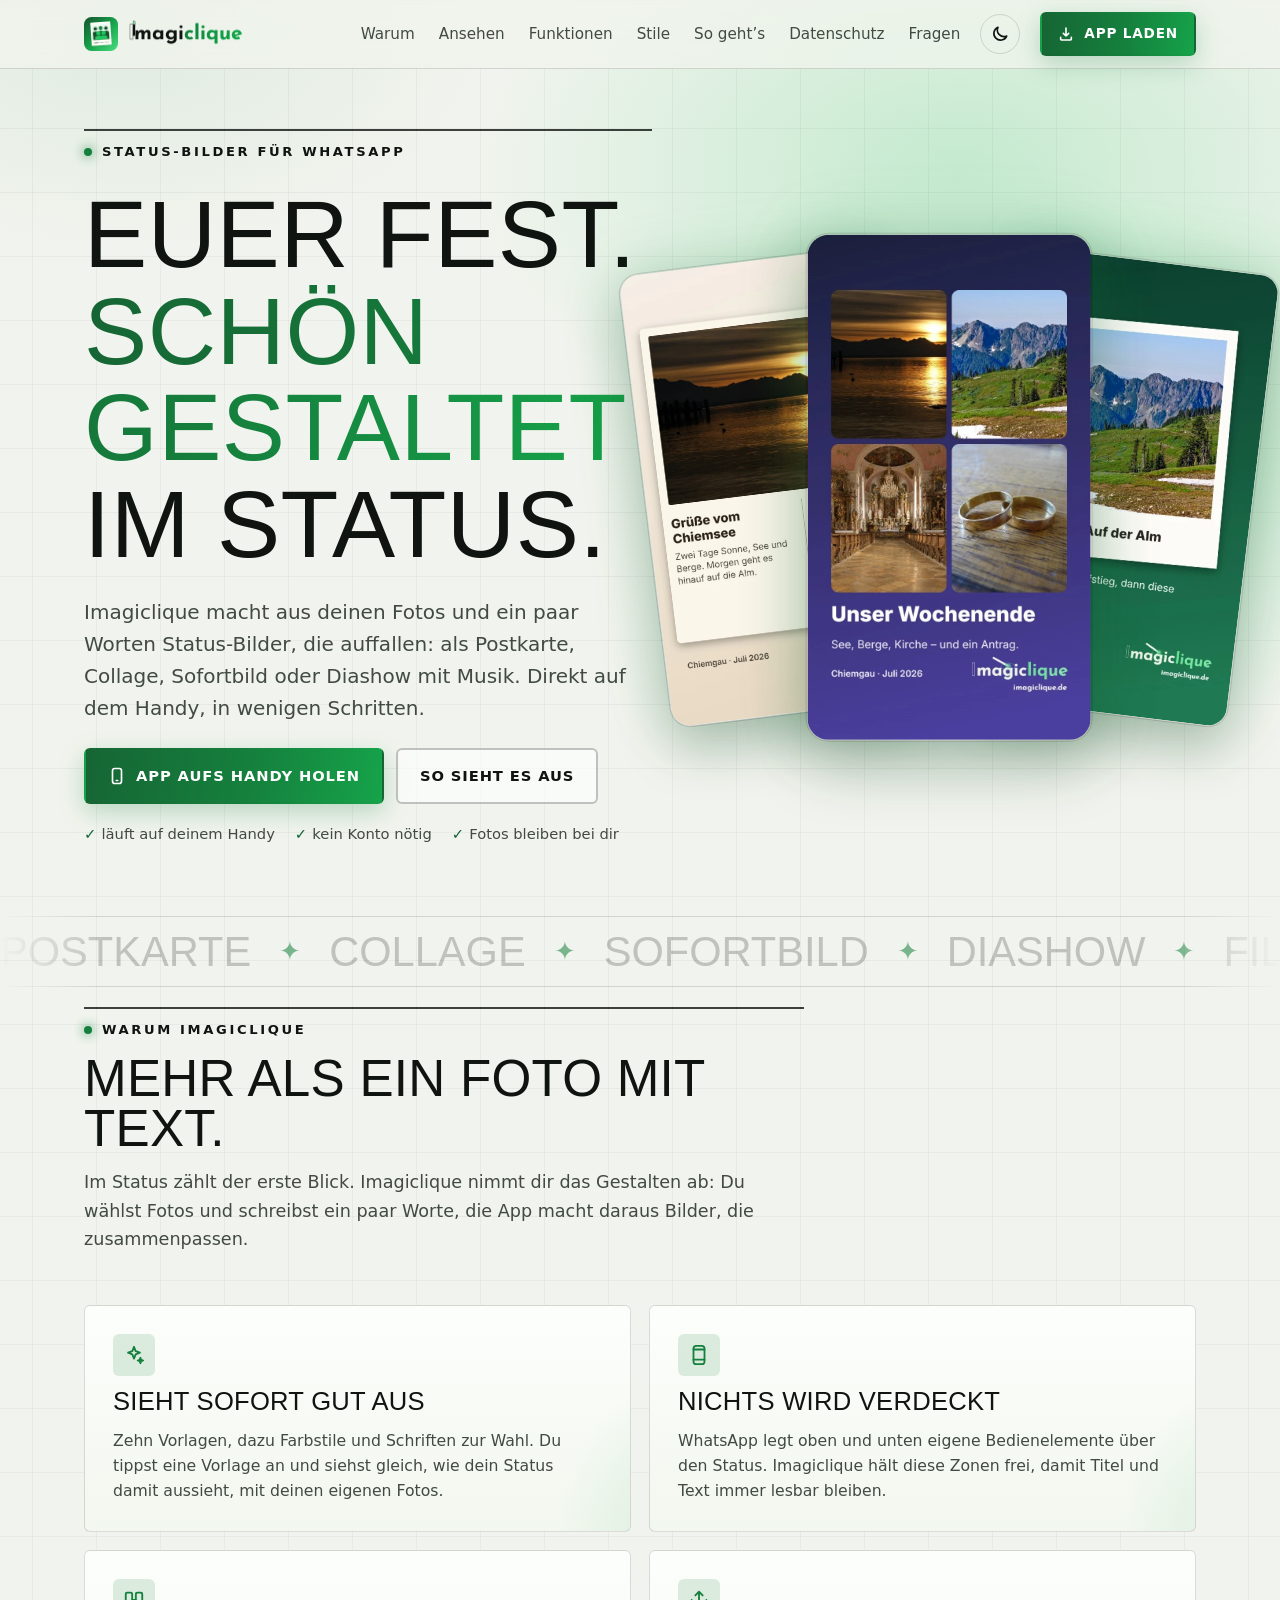
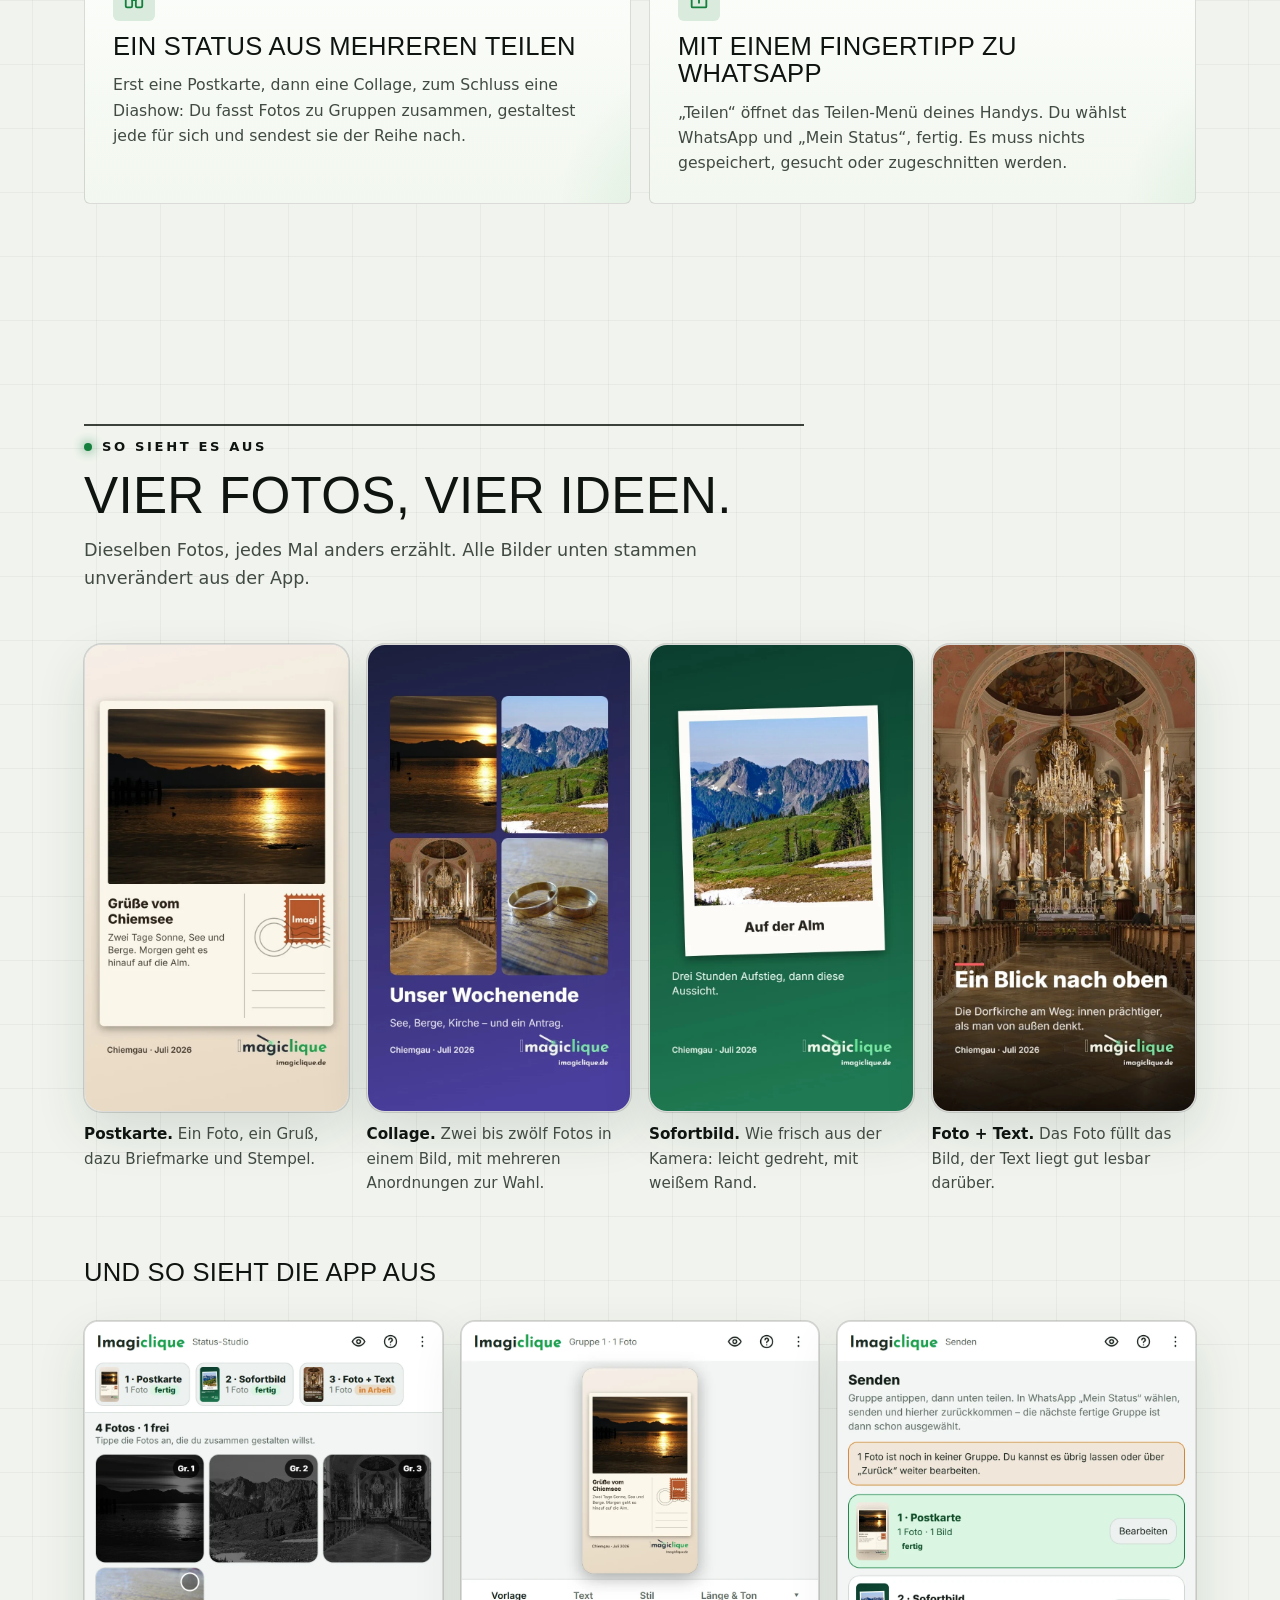
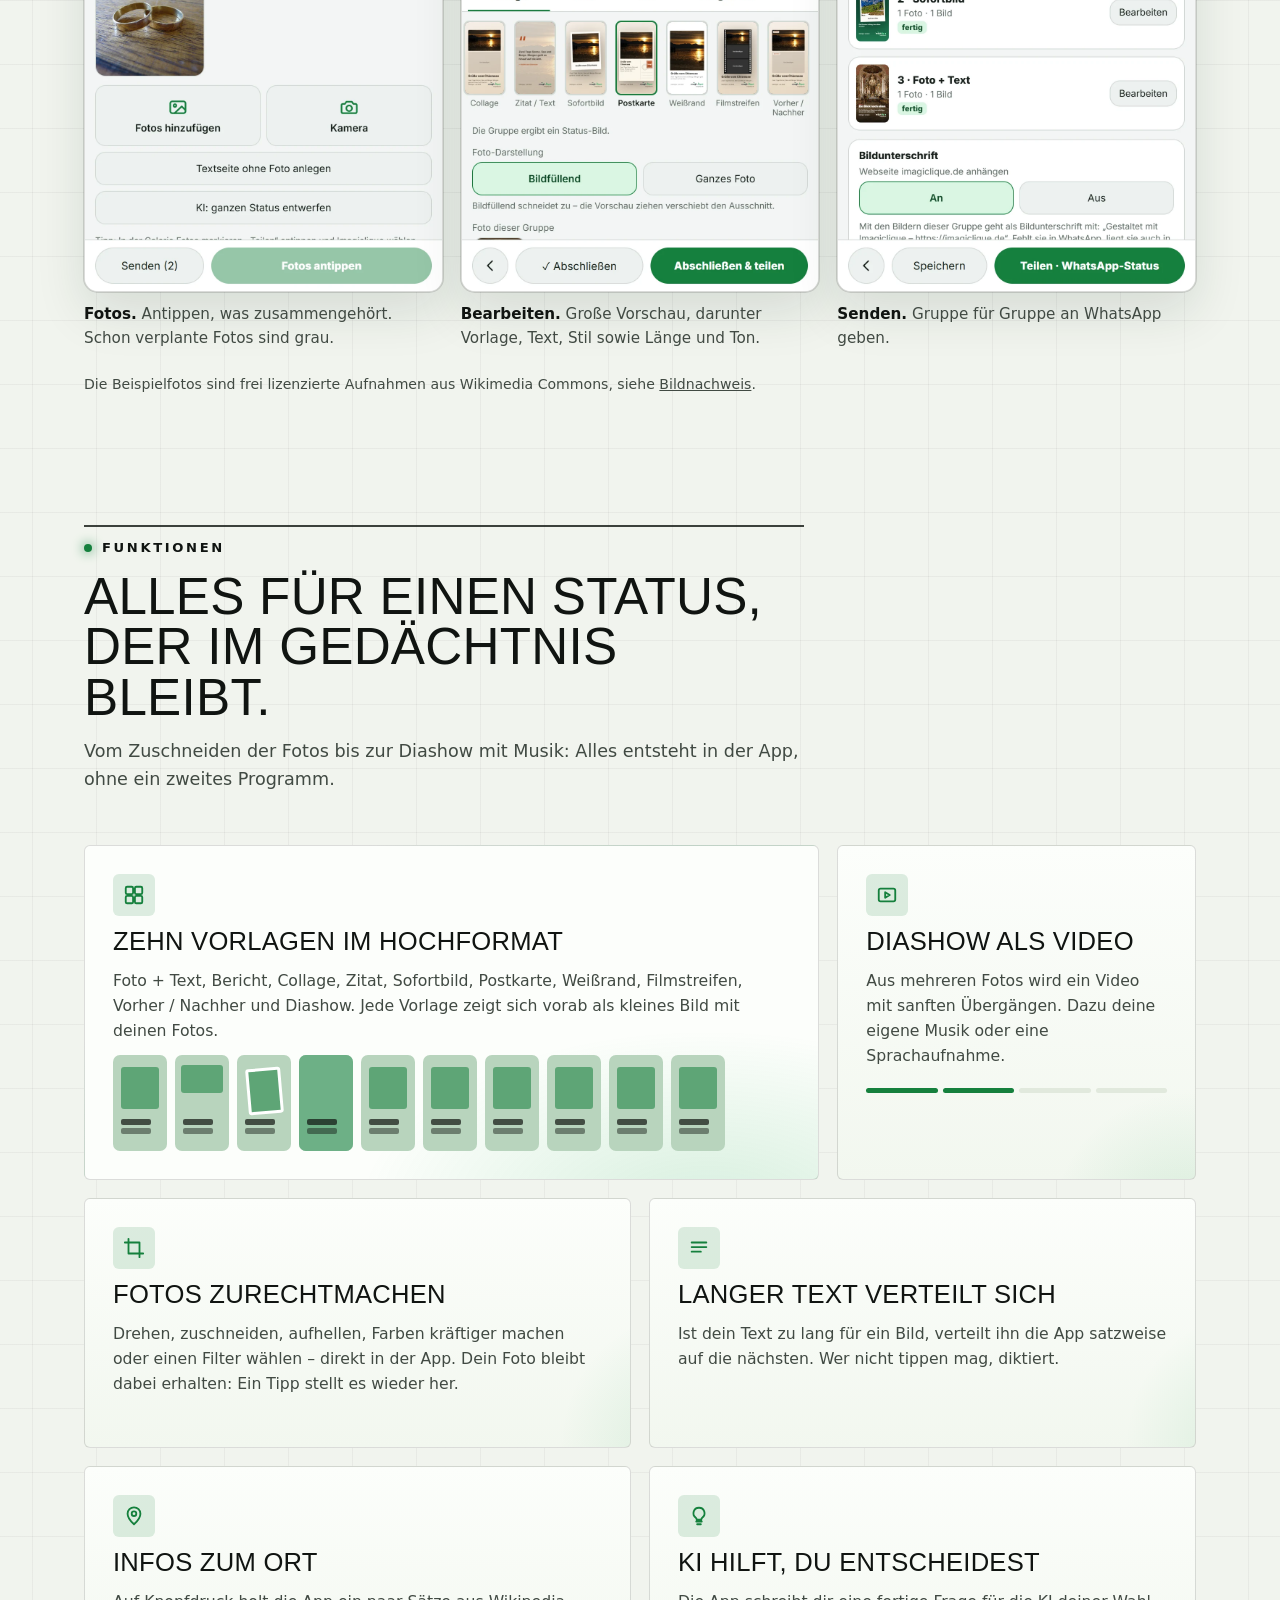
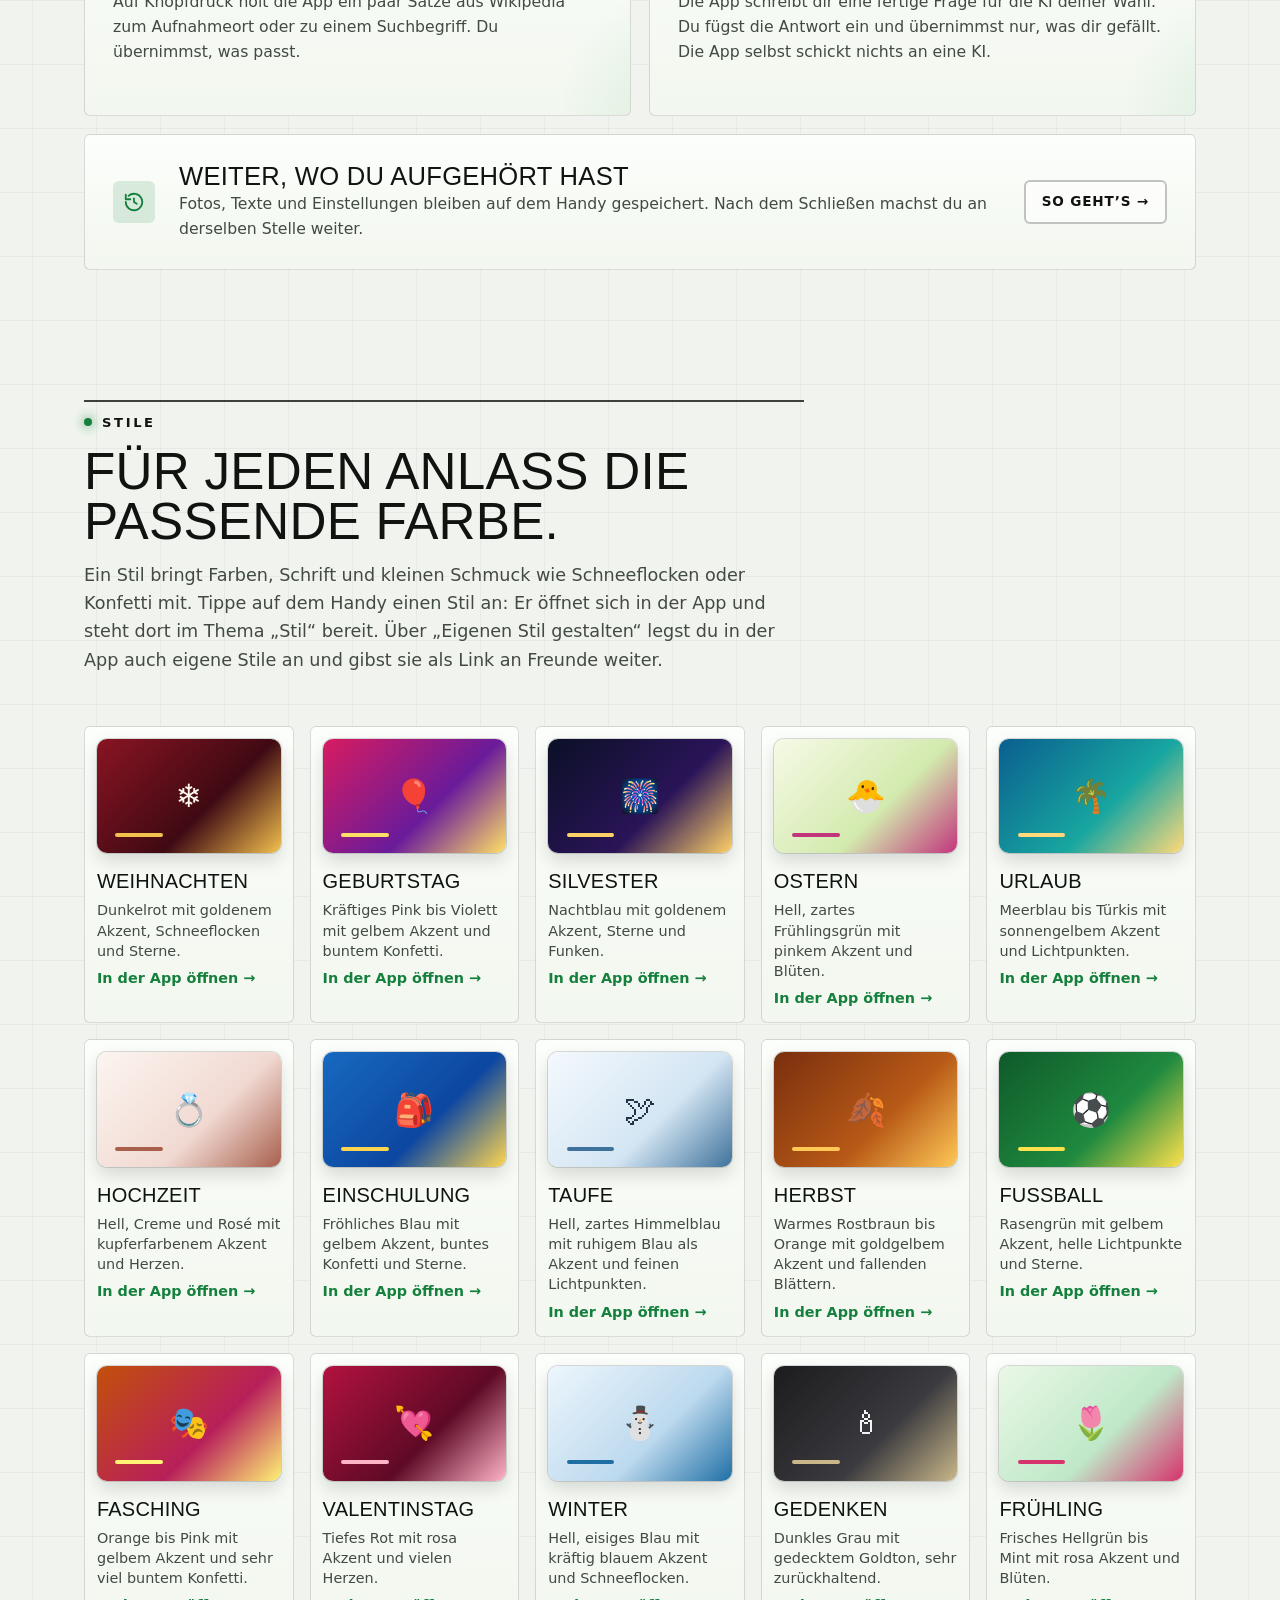
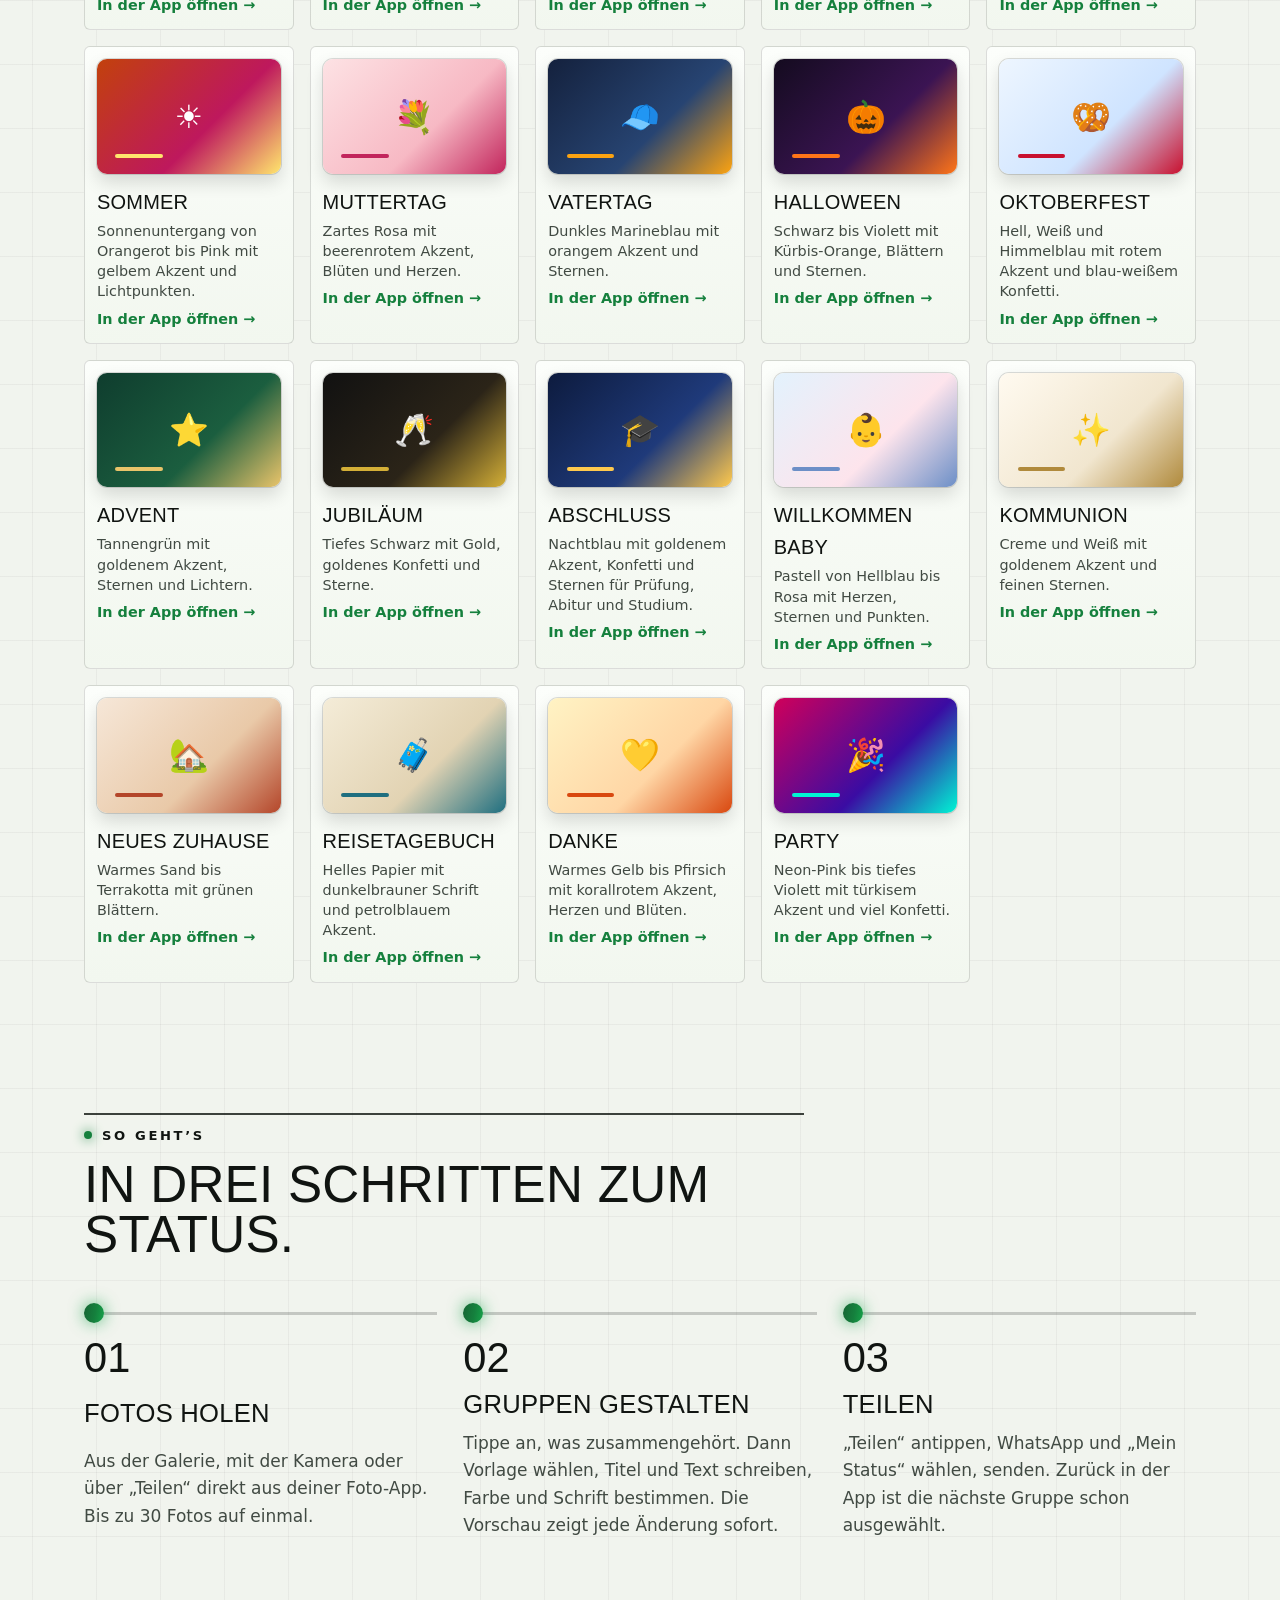
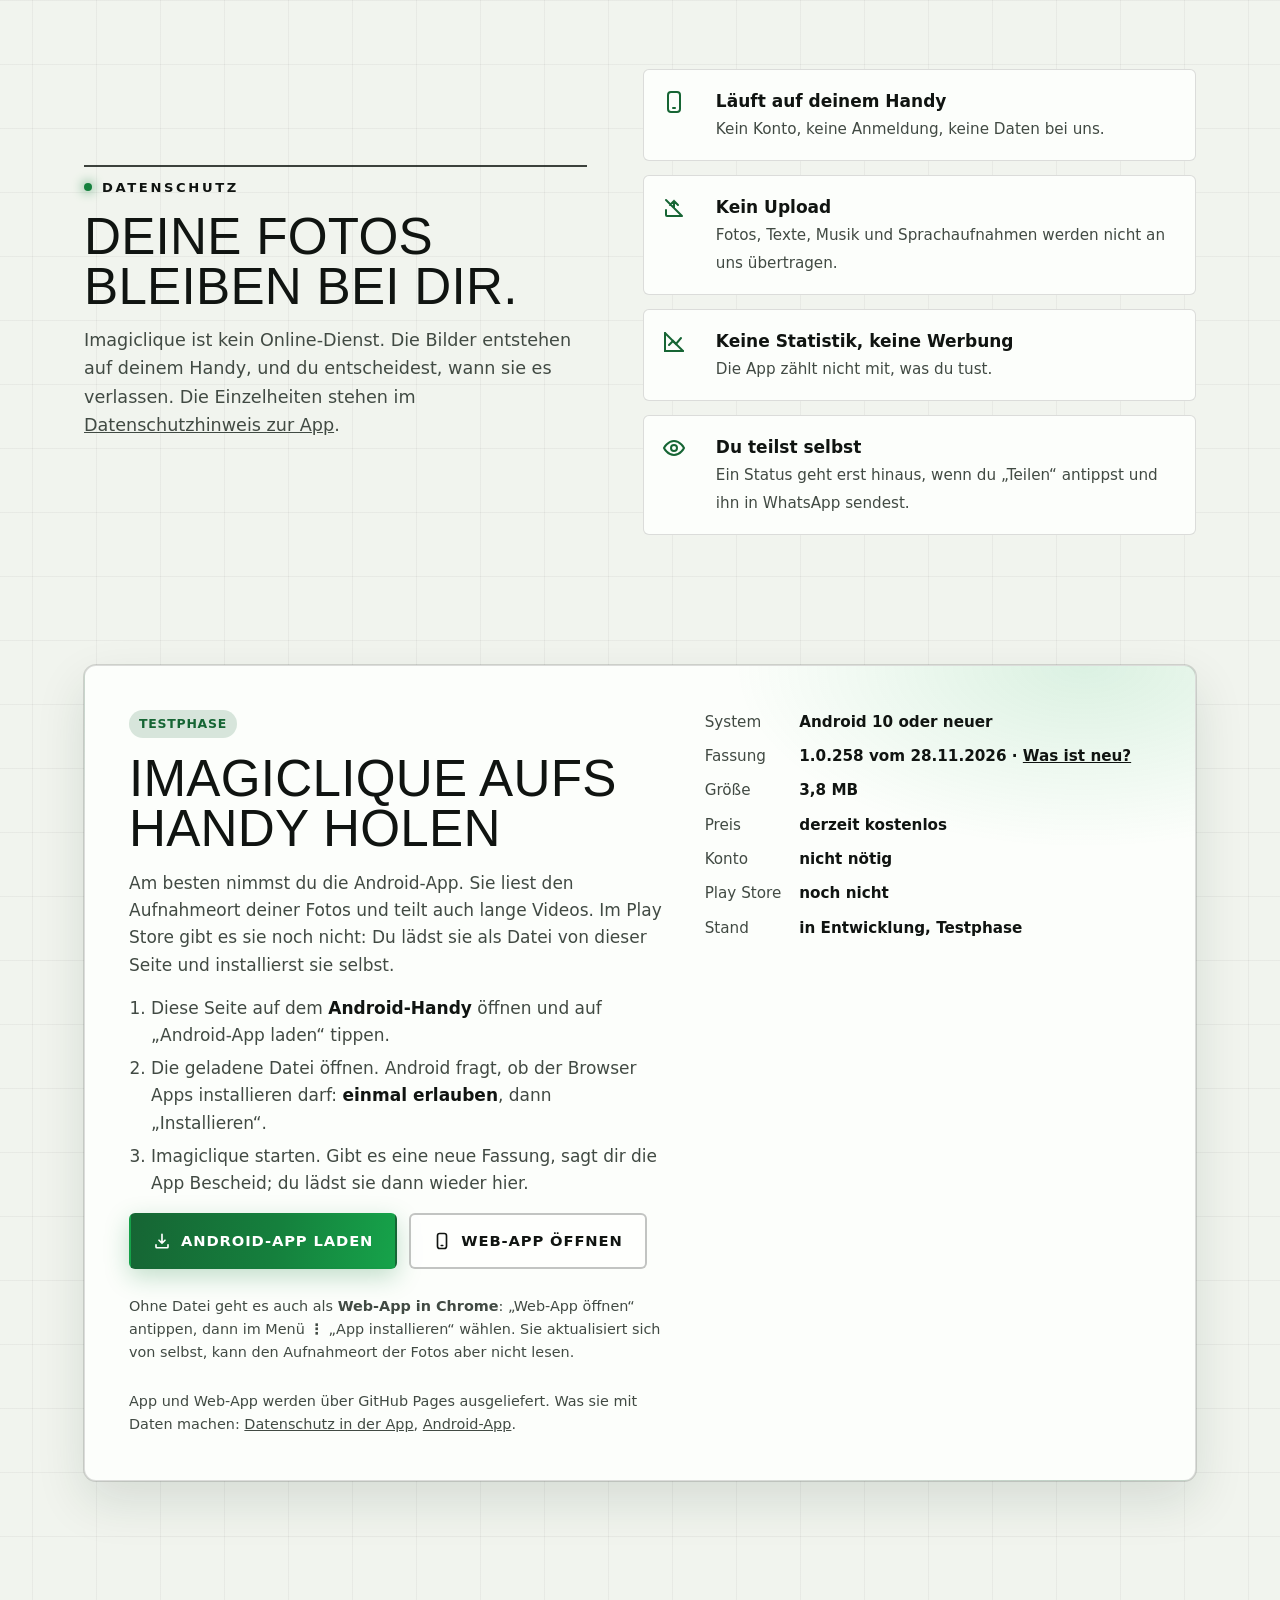
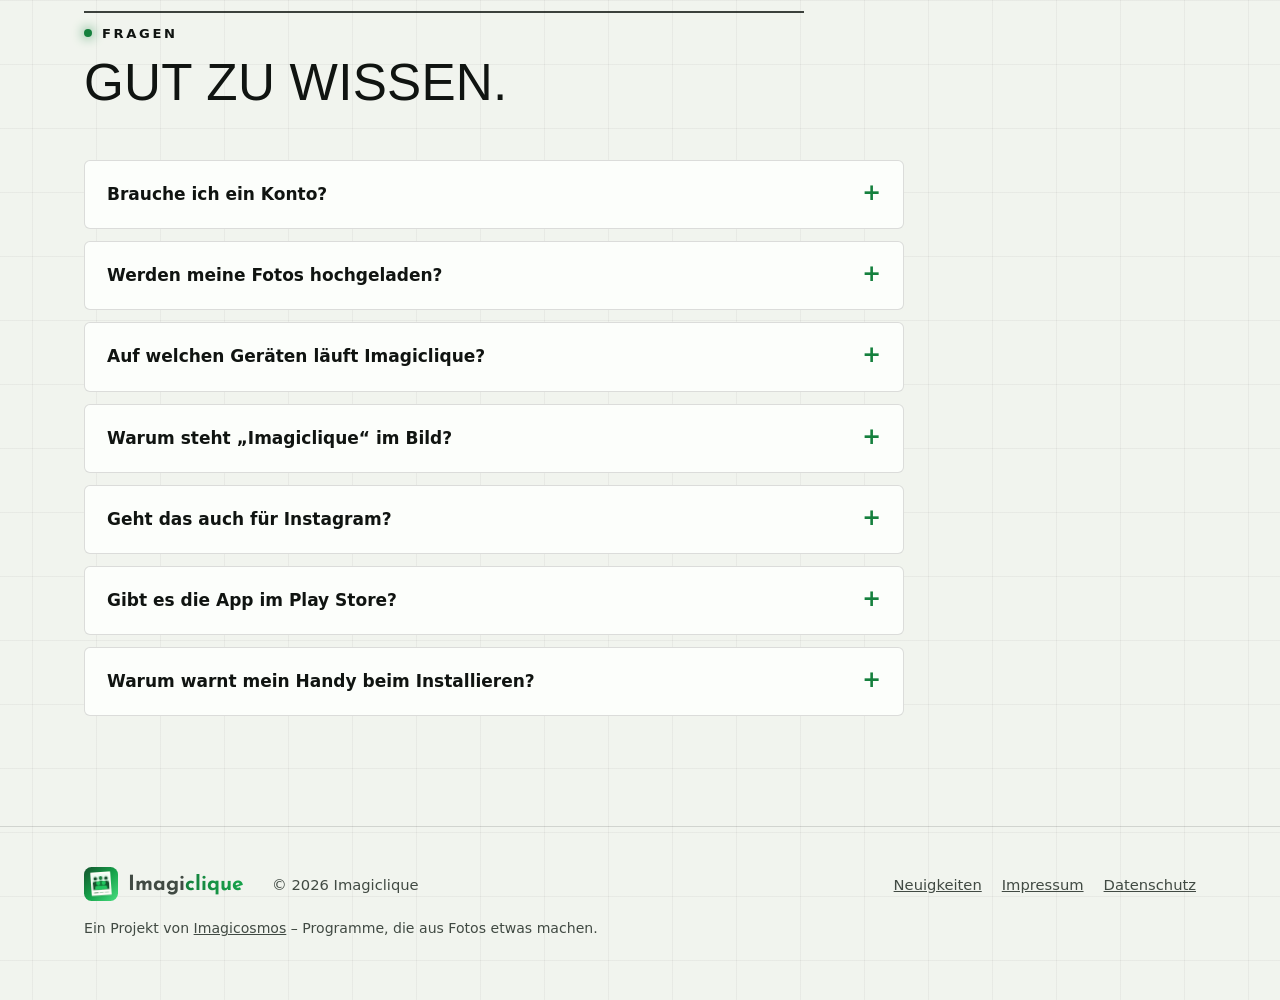
==== commit 886b43d5: "Webseite-Stand 9b867dd, App 1.0.258" ====
--- a/index.html
+++ b/index.html
@@ -244,7 +244,7 @@
       <div class="abschnitt-kopf zeigen">
         <p class="vorzeile">Stile</p>
         <h2>Für jeden Anlass die passende Farbe.</h2>
-        <p>Ein Stil bringt Farben, Schrift und kleinen Schmuck wie Schneeflocken oder Konfetti mit. Tippe auf dem Handy einen Stil an: Er öffnet sich in der App und steht dort im Reiter „Stil“ bereit. Über „Eigenen Stil gestalten“ legst du in der App auch eigene Stile an und gibst sie als Link an Freunde weiter.</p>
+        <p>Ein Stil bringt Farben, Schrift und kleinen Schmuck wie Schneeflocken oder Konfetti mit. Tippe auf dem Handy einen Stil an: Er öffnet sich in der App und steht dort im Thema „Stil“ bereit. Über „Eigenen Stil gestalten“ legst du in der App auch eigene Stile an und gibst sie als Link an Freunde weiter.</p>
       </div>
       <div class="stile">
         <a class="stil zeigen" href="https://imagicosmos.github.io/imagiclique-app/?stil=weihnachten" rel="noopener">
@@ -422,8 +422,8 @@
         </div>
         <dl class="dl-daten">
           <dt>System</dt><dd>Android 10 oder neuer</dd>
-          <dt>Fassung</dt><dd>1.0.173 vom 21.11.2026 · <a href="neuigkeiten.html">Was ist neu?</a></dd>
-          <dt>Größe</dt><dd>3,7 MB</dd>
+          <dt>Fassung</dt><dd>1.0.258 vom 28.11.2026 · <a href="neuigkeiten.html">Was ist neu?</a></dd>
+          <dt>Größe</dt><dd>3,8 MB</dd>
           <dt>Preis</dt><dd>derzeit kostenlos</dd>
           <dt>Konto</dt><dd>nicht nötig</dd>
           <dt>Play Store</dt><dd>noch nicht</dd>
